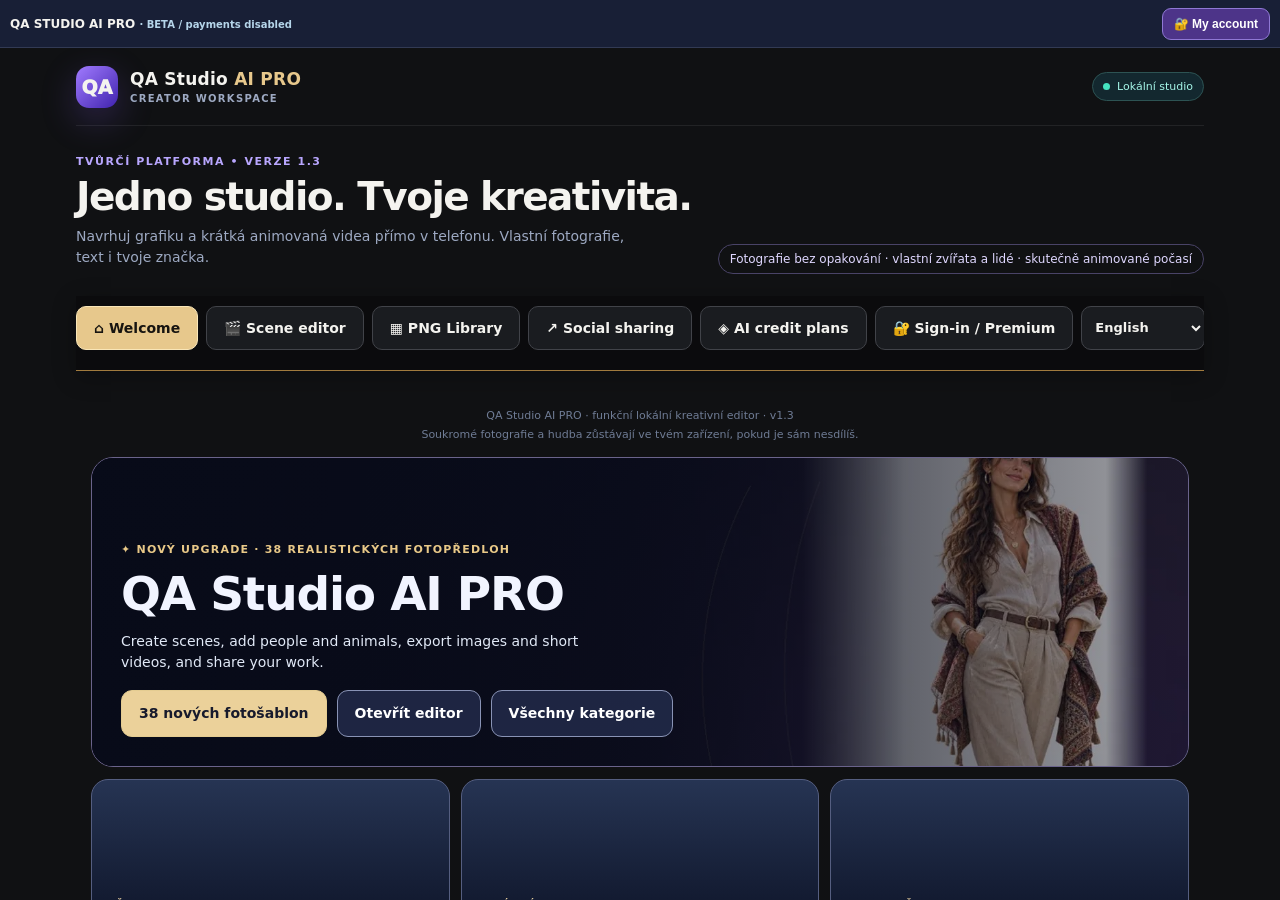
==== beta/index.html @ 470f981f "Refine reference dashboard: mobile navigation and collection previews" ====
<!doctype html>
<html lang="en"><head>
<meta charset="utf-8">
<meta name="viewport" content="width=device-width,initial-scale=1,viewport-fit=cover">
<title>QA Studio AI PRO – realistické scény BETA</title>
<style>
*{box-sizing:border-box}
html,body{margin:0;height:100%;background:#090c19;color:white;font-family:system-ui,Arial}
header{height:48px;display:flex;align-items:center;gap:8px;padding:5px 10px;background:#181f36;border-bottom:1px solid #323a54}
header strong{font-size:12px;flex:1}header span{font-size:10px;color:#b5d5ea}
header button{background:#4d3489;border:1px solid #8f78d4;border-radius:9px;color:white;padding:8px 11px;font-size:12px;font-weight:700}
#app{display:block;width:100%;height:calc(100dvh - 48px);border:0;background:#090c19}
#notice{position:fixed;inset:48px 0 0;display:grid;place-items:center;background:#090c19;color:#e9ecfb;text-align:center;padding:15px;font-size:14px}
</style><link rel="manifest" href="../manifest.webmanifest">
<link rel="icon" href="../icon.svg" type="image/svg+xml">
<link rel="stylesheet" href="../qa-design.css?v=20261125-reference6">
</head><body>
<header><strong>QA STUDIO AI PRO <span>· BETA / payments disabled</span></strong><button id="openAccount">🔐 My account</button></header>
<iframe id="app" src="../index-1.html?v=pricing-20261123-4" title="QA Studio AI PRO – zkušební verze" allow="web-share"></iframe>
<div id="notice">Loading QA Studio AI PRO preview…</div>
<script>
(function(){
'use strict';
const frame=document.getElementById('app'),notice=document.getElementById('notice');
if(location.search||location.hash)frame.src='../index-1.html?v=pricing-20261123-4'+(location.search?'&'+location.search.slice(1):'')+location.hash;
document.getElementById('openAccount').onclick=()=>{
 const tab=frame.contentDocument?.querySelector('.nav button[data-tab="qaAccountPanel"]');
 if(tab){tab.click();frame.focus()}else{alert('Přihlašování se zatím načítá.')}
};
frame.onload=()=>{
 try{
 const doc=frame.contentDocument;
   if(doc&&!doc.getElementById('qaObsidianDesign')){const design=doc.createElement('link');design.id='qaObsidianDesign';design.rel='stylesheet';design.href='./qa-design.css?v=20261125-reference6';doc.head.append(design);}
 if(!doc||!doc.querySelector('.nav'))throw Error('Editor se nenačetl.');
 for(const [path,key] of [['./qa-animals.js','qaAnimals'],['./qa-account.js','qaAccount']]){
  if(doc.querySelector('script[data-'+(key==='qaAnimals'?'qa-animals':'qa-account')+']'))continue;
  const s=doc.createElement('script');s.src=path+(key==='qaAnimals'?'?v=20261123-unique9':'?v=20261123-auth6');
  if(key==='qaAnimals')s.dataset.qaAnimals='true';else s.dataset.qaAccount='true';
  s.onerror=()=>console.error('Doplněk není k dispozici: '+path);
  doc.body.append(s);
 }
 if(!doc.querySelector('script[data-qa-social]')){const social=doc.createElement('script');social.src='./qa-social.js?v=20261123-social1';social.dataset.qaSocial='true';doc.body.append(social);}
 if(!doc.querySelector('script[data-qa-plans]')){const plans=doc.createElement('script');plans.src='./qa-plans.js?v=20261123-plans3';plans.dataset.qaPlans='true';doc.body.append(plans);}
 if(!doc.querySelector('script[data-qa-cutouts]')){const cutouts=doc.createElement('script');cutouts.src='./qa-cutouts.js?v=20261125-reference6';cutouts.dataset.qaCutouts='true';doc.body.append(cutouts);}
 if(!doc.querySelector('script[data-qa-start]')){const start=doc.createElement('script');start.src='./qa-start.js?v=20261123-start2';start.dataset.qaStart='true';doc.body.append(start);}
 if(!doc.querySelector('script[data-qa-pricing-fix]')){const pricing=doc.createElement('script');pricing.src='./qa-pricing-fix.js?v=20261123-v4';pricing.dataset.qaPricingFix='true';pricing.onerror=()=>console.error('Ceník se nepodařilo aktualizovat');doc.body.append(pricing);}
 if(!doc.querySelector('script[data-qa-i18n]')){const i18n=doc.createElement('script');i18n.src='./qa-i18n.js?v=20261125-reference6';i18n.dataset.qaI18n='true';doc.body.append(i18n);}
 notice.style.display='none';
 }catch(e){notice.textContent='Beta verzi se nepodařilo načíst. Původní aplikace zůstává nedotčena.';console.error(e)}
};
})();
</script><script>
if('serviceWorker' in navigator && location.protocol==='https:') {
 window.addEventListener('load',()=>navigator.serviceWorker.register('../sw.js',{scope:'/QA-Studio-AI-PRO/'}).catch(()=>{}),{once:true});
}
</script>
</body></html>
---- qa-design.css ----
/* QA Studio AI PRO / Obsidian & Champagne. Presentation only. */
:root{--qa-bg:#101113;--qa-surface:#1a1c20;--qa-raised:#24262b;--qa-line:#414349;--qa-text:#f4f3ef;--qa-muted:#c2c3c7;--qa-gold:#e7c88c;--qa-gold-light:#f9e6b8;--qa-ink:#171410;color-scheme:dark}
html body{background:var(--qa-bg)!important;color:var(--qa-text);font-family:system-ui,-apple-system,"Segoe UI",sans-serif}
body :is(button,a,input,select,textarea):focus-visible{outline:2px solid var(--qa-gold-light)!important;outline-offset:3px}
body button:disabled{opacity:.55;cursor:not-allowed}
body .nav{background:#141518!important;border-color:var(--qa-line)!important;gap:8px!important;box-shadow:0 6px 22px #0004}
body .nav button:not([hidden]),body .nav #qaLanguagePicker{border:1px solid var(--qa-line)!important;background:var(--qa-surface)!important;color:var(--qa-text)!important;border-radius:10px!important;min-height:44px;box-shadow:none!important}
body .nav button.active,body .nav #qaJoinNav{background:var(--qa-gold)!important;color:var(--qa-ink)!important;border-color:var(--qa-gold-light)!important;font-weight:800}
body .nav #qlaAiNav{border-color:#88734d!important;color:var(--qa-gold-light)!important}
#qaWelcome.qlaLandingActive{max-width:1360px!important;padding:16px 22px 48px!important}
#qaWelcome .qlaHero{min-height:490px;border:1px solid #585044!important;border-radius:24px!important;background:#18191c!important;box-shadow:none!important;margin-bottom:16px!important}
#qaWelcome .qlaHeroArt{width:72%;filter:saturate(.87) contrast(1.05)!important;object-position:60% 50%}
#qaWelcome .qlaHero::before{background:linear-gradient(90deg,#101113 0%,#101113f2 27%,#101113b8 48%,#10111310 85%)!important}
#qaWelcome .qlaGlow{box-shadow:none!important}
#qaWelcome .qlaHero h1{font-size:clamp(34px,5vw,70px)!important;font-weight:760!important;letter-spacing:-.055em!important;text-shadow:none!important;text-wrap:balance}
#qaWelcome .qlaKicker,#qaWelcome .qlaMini{color:var(--qa-gold)!important;letter-spacing:.15em!important}
#qaWelcome .qlaLead,#qaWelcome .qlaSublead{color:var(--qa-muted)!important}
#qaWelcome .qlaPrimary,#qaWelcome .qlaGold,#qaWelcome .qlaPriceCard button{background:linear-gradient(135deg,#f4dfaa,#d9b36d)!important;color:var(--qa-ink)!important;border:1px solid #f2d69d!important;box-shadow:none!important;border-radius:11px!important;font-weight:800!important}
#qaWelcome .qlaOutline,#qaWelcome .qlaMiniLink{background:#1b1d21e8!important;color:var(--qa-text)!important;border:1px solid #626066!important;border-radius:11px!important}
#qaWelcome .qlaLive{background:#17191ce8!important;border:1px solid #4b4d52!important;color:var(--qa-muted)!important}
#qaWelcome .qlaConversions{gap:12px!important;margin:0 0 34px!important}
#qaWelcome .qlaConversionCard,#qaWelcome .qlaPanel,#qaWelcome .qlaPriceCard,#qaWelcome .qlaTool{background:var(--qa-surface)!important;border:1px solid var(--qa-line)!important;box-shadow:none!important;border-radius:16px!important}
#qaWelcome .qlaConversionCard:first-child{background:linear-gradient(120deg,#31291d,#1a1b1e 70%)!important;border-color:#947b4e!important}
#qaWelcome .qlaConversionCard.qlaVip,#qaWelcome .qlaProPanel{background:linear-gradient(130deg,#262420,#191b1f)!important;border-color:#675c48!important}
#qaWelcome .qlaConversionCard p,#qaWelcome .qlaHeader p,#qaWelcome .qlaPanel>p,#qaWelcome .qlaToolText,#qaWelcome .qlaStep small,#qaWelcome .qlaPricingNote,#qaWelcome .qlaFooter{color:var(--qa-muted)!important}
#qaWelcome .qlaSection{margin:32px 0!important}
#qaWelcome .qla h2{font-weight:760!important;letter-spacing:-.035em}
#qaWelcome .qlaToolGrid{grid-template-columns:repeat(4,minmax(0,1fr))!important;gap:12px!important}
#qaWelcome .qlaTool{align-items:flex-start!important;text-align:start!important;padding:20px!important;min-height:164px!important}
#qaWelcome .qlaTool:first-child{border-color:#947b4e!important;background:#24221d!important}
#qaWelcome .qlaToolIcon{color:var(--qa-gold)!important;text-shadow:none!important;font-size:30px!important;line-height:1.1}
#qaWelcome .qlaTool strong{font-size:16px!important}
#qaWelcome .qlaToolText{font-size:13px!important}
#qaWelcome .qlaState.soon{background:#27292d!important;color:#d4d4d7!important;border-color:#55565b!important}
#qaWelcome .qlaState.active{background:#1e352b!important;color:#bbefcf!important;border-color:#42735a!important}
#qaWelcome .qlaPriceCard.qlaBest,#qaWelcome .qlaPriceCard.qlaPopular{border-color:#aa8b55!important;background:#26231e!important}
#qaWelcome .qlaRibbon,#qaWelcome .qlaCount{background:var(--qa-gold)!important;color:var(--qa-ink)!important}
#qaWelcome .qlaPriceIcon{color:var(--qa-gold)!important}
#qaWelcome .qlaStepVisual{background:#24262b!important;border-color:var(--qa-line)!important}
#qaWelcome .qlaVisual2{background:repeating-conic-gradient(#37393e 0% 25%,#282a2e 0% 50%) 50%/24px 24px!important}
#qaWelcome .qaShowcase{display:grid;grid-template-columns:repeat(3,minmax(0,1fr));gap:12px}
#qaWelcome .qaShowcaseCard{position:relative;overflow:hidden;isolation:isolate;min-height:216px;border-radius:16px;border:1px solid var(--qa-line);padding:18px;display:flex;flex-direction:column;justify-content:flex-end;align-items:flex-start;background:#222429;color:#fff;text-align:start}
#qaWelcome .qaShowcaseCard img{position:absolute;inset:0;width:100%;height:100%;object-fit:cover;z-index:-2}
#qaWelcome .qaShowcaseCard::before{content:"";position:absolute;inset:0;background:linear-gradient(0deg,#0b0c0ff5,transparent 85%);z-index:-1}
#qaWelcome .qaShowcaseCard strong{font-size:clamp(16px,2.1vw,23px);line-height:1.2}
#qaWelcome .qaShowcaseCard small{margin-top:6px;color:#eee3c9;font-size:12px}
body :is(#qaSceneLib,#qaAccountPanel,#qaPlansPanel,#qaGalleryPanel,#qaCutoutPanel,#qaFunnyPanel){color:var(--qa-text)!important}
body :is(.qsl-head,.qsl-editor,.qsl-gallery,#qaUnifiedTools,.qaAccPanel,.qap-card,.qap-box,.qagHeader,.qagDetail){background:var(--qa-surface)!important;border-color:var(--qa-line)!important;box-shadow:none!important;border-radius:15px!important}
body :is(#qaSceneLib,#qaAccountPanel,#qaPlansPanel,#qaGalleryPanel,#qaCutoutPanel,#qaFunnyPanel) :is(button,input:not([type=color]):not([type=range]),select,textarea){background:var(--qa-raised)!important;color:var(--qa-text)!important;border-color:#57595f!important;border-radius:9px!important}
body :is(#qaSceneLib,#qaAccountPanel,#qaPlansPanel,#qaGalleryPanel,#qaCutoutPanel,#qaFunnyPanel) button{min-height:40px}
body :is(#qaSceneLib,#qaPlansPanel) :is(.qsl-primary,button[aria-pressed=true],.qap-card.selected button){background:var(--qa-gold)!important;color:var(--qa-ink)!important;border-color:var(--qa-gold-light)!important}
body #qaPlansPanel .qap-card.selected{border-color:var(--qa-gold)!important;background:#29251d!important}
body #qaSceneLib #qslCanvas{border:1px solid #505156;border-radius:8px;background:#090a0b}
body #qaSceneLib .qsl-sub,body #qaUnifiedTools p,body #qaPlansPanel p{color:var(--qa-muted)!important}
/* Direct account and license screens. Keep all status/error colors and hidden state. */
body .promo,body .auth{background:var(--qa-surface)!important;border-color:var(--qa-line)!important;box-shadow:none!important;border-radius:20px!important}
body .promo::before{background:radial-gradient(circle,#dfbd7742,transparent 68%)!important}
body .promo .kicker,body .brand span{color:var(--qa-gold)!important}
body .promo p,body .auth .subtitle,body .auth .helptext{color:var(--qa-muted)!important}
body .auth input,body .topActions select,body .auth .btn:not(.primary):not(.gold):not(.textBtn){background:var(--qa-raised)!important;border-color:#66686c!important;color:var(--qa-text)!important}
body .auth .btn.primary,body .auth .btn.gold{background:var(--qa-gold)!important;color:var(--qa-ink)!important;border-color:var(--qa-gold-light)!important;box-shadow:none!important}
body .auth .btn.textBtn{color:var(--qa-gold-light)!important}
body .auth details,body .auth .progress span{background:var(--qa-raised)!important;border-color:var(--qa-line)!important}
body .auth .progress span:first-child{border-color:var(--qa-gold)!important;color:var(--qa-gold-light)!important}
body .promo .art>span{background:#2c2922!important;border-color:#695b42!important}
body .promo .proNote{background:#2a261f!important;border-color:#786848!important;color:var(--qa-gold-light)!important}
@media(max-width:760px){#qaWelcome.qlaLandingActive{padding:8px 10px 36px!important}#qaWelcome .qlaHero{min-height:590px!important;align-items:flex-end}#qaWelcome .qlaHeroArt{width:100%;height:66%;object-position:60% 20%}#qaWelcome .qlaHero::before{background:linear-gradient(0deg,#101113 0%,#101113fa 25%,#101113b5 49%,#10111305 85%)!important}#qaWelcome .qlaHeroContent{width:100%;padding:22px!important}#qaWelcome .qlaHero h1{font-size:clamp(32px,8.5vw,48px)!important}#qaWelcome .qlaHeroActions{display:grid!important;grid-template-columns:1fr;gap:8px!important}#qaWelcome .qlaToolGrid{grid-template-columns:repeat(2,minmax(0,1fr))!important;gap:9px!important}#qaWelcome .qlaTool{padding:14px!important;min-height:155px!important}#qaWelcome .qaShowcase{grid-template-columns:1fr 1fr;gap:9px}#qaWelcome .qaShowcaseCard{min-height:160px;padding:12px}#qaWelcome .qaShowcaseCard:first-child{grid-column:1/-1;min-height:210px}#qaWelcome .qlaConversionCard{padding:18px!important}}
@media(max-width:360px){#qaWelcome .qlaTool{padding:10px!important}#qaWelcome .qlaTool strong{font-size:14px!important}#qaWelcome .qlaToolText{font-size:12px!important}}
@media(prefers-reduced-motion:reduce){#qaWelcome .qla button{transition:none!important;transform:none!important}}

#qaWelcome .qlaHero h1 em{font-style:normal;color:#f4d697}
#qaWelcome .qlaHero{border-color:#967343!important;box-shadow:0 0 24px #bd8b3624!important}
#qaWelcome .qlaPrimary,#qaWelcome .qlaGold{background:linear-gradient(180deg,#fff0b9,#e9b34d 55%,#a96d23)!important;box-shadow:0 5px 22px #dca44a40!important}
#qaWelcome .qlaConversionCard.qlaVip{background:radial-gradient(ellipse at 90% 0,#ad793b45,transparent 65%),linear-gradient(145deg,#312516,#161616)!important;border-color:#ad8545!important}
#qaWelcome .qaShowcase{grid-template-columns:repeat(6,minmax(0,1fr));gap:10px}
#qaWelcome .qaShowcaseCard{min-height:150px;aspect-ratio:4/3;padding:12px;border-color:#665333;border-radius:12px;box-shadow:inset 0 0 0 1px #d7ad5b1a}
#qaWelcome .qaShowcaseCard[hidden]{display:none!important}
#qaWelcome .qaShowcaseCard strong{font-size:clamp(14px,1.3vw,18px);text-shadow:0 1px 4px #000}
#qaWelcome .qaShowcaseCard small{font-size:11px;color:#f1d9a4}
#qaWelcome .qaShowcaseCard:hover{border-color:var(--qa-gold-light);box-shadow:0 0 17px #e5b85540}
#qaAllCollections{margin:16px auto 0;display:block}
body .nav #qaJoinNav{background:linear-gradient(180deg,#f8e6b3,#d49b3f)!important;color:#171410!important}
@media(max-width:1000px){#qaWelcome .qaShowcase{grid-template-columns:repeat(4,minmax(0,1fr))}}
@media(max-width:640px){#qaWelcome .qaShowcase{grid-template-columns:repeat(2,minmax(0,1fr));gap:9px}#qaWelcome .qaShowcaseCard,#qaWelcome .qaShowcaseCard:first-child{grid-column:auto;min-height:125px;aspect-ratio:4/3}#qaWelcome .qlaHero{min-height:510px!important}#qaWelcome .qlaHero h1{font-size:clamp(29px,8vw,42px)!important}}

#qaCutoutPanel{max-width:1560px!important;margin:auto!important;padding:12px!important}
#qaCutoutPanel .qac-shell{display:grid;grid-template-columns:minmax(190px,230px) minmax(0,1fr);gap:14px;align-items:start}
#qaCutoutPanel .qac-sidebar{position:sticky;top:70px;max-height:calc(100vh - 90px);overflow:auto;background:#171719;border:1px solid #725a32;border-radius:14px;padding:10px;display:flex;flex-direction:column;gap:5px}
#qaCutoutPanel .qac-sidebar strong{padding:10px;color:#e8c985;font-size:13px}
#qaCutoutPanel .qac-sidebar button{display:flex;align-items:center;justify-content:space-between;gap:7px;text-align:left;font-size:13px;min-height:43px}
#qaCutoutPanel .qac-sidebar button span{font-size:11px;color:#d6c397;background:#101012;padding:3px 7px;border-radius:9px}
#qaCutoutPanel .qac-sidebar button[aria-pressed=true]{background:linear-gradient(120deg,#e3bc72,#b17a30)!important;color:#15110d!important;border-color:#f9d58c!important;font-weight:800}
#qaCutoutPanel .qac-main{min-width:0}
#qaCutoutPanel #qacPageTitle{font-size:clamp(26px,4vw,46px);color:#e9cc8c;margin:5px 0}
#qaCutoutPanel #qacPageInfo{color:#c9c1b2;margin:6px 0 14px;font-size:13px}
#qaCutoutPanel .qac-box{background:#171719!important;border-color:#685638!important;padding:12px!important}
#qaCutoutPanel .qac-grid{grid-template-columns:repeat(auto-fill,minmax(155px,1fr));gap:10px}
#qaCutoutPanel .qac-card{border-color:#705a36!important;background:#222124!important;border-radius:12px;padding:7px!important}
#qaCutoutPanel .qac-card img{height:auto!important;aspect-ratio:1/1;object-fit:contain}
#qaCutoutPanel .qac-card b{font-size:13px;min-height:30px}
#qaCutoutPanel .qac-hd{display:block;color:#e5c991!important;min-height:18px;margin:4px}
#qaCutoutPanel .qac-card button{background:#e7c88c!important;color:#171410!important;border-color:#f1d69d!important}
#qaCutoutPanel #qacSearch{flex:1;min-width:140px}
#qaCutoutPanel .qac-import{margin-top:15px;border:1px solid #665638;border-radius:12px;padding:12px}
#qaCutoutPanel .qac-import summary{cursor:pointer;color:#e8c985}
#qaSceneLib #qaPhotoBack{display:none}
#qaSceneLib.qaFullPhotoLibrary #qaPhotoBack{display:inline-flex}
#qaSceneLib.qaFullPhotoLibrary .qsl-editor,#qaSceneLib.qaFullPhotoLibrary #qaUnifiedTools,#qaSceneLib.qaFullPhotoLibrary #qaUnifiedDrawer{display:none!important}
#qaSceneLib.qaFullPhotoLibrary .qsl-gallery{display:block!important}
@media(max-width:650px){#qaCutoutPanel .qac-shell{grid-template-columns:minmax(0,1fr)}#qaCutoutPanel .qac-sidebar{position:static;flex-direction:row;overflow-x:auto;max-height:none;gap:6px;padding:7px}#qaCutoutPanel .qac-sidebar strong{display:none}#qaCutoutPanel .qac-sidebar button{flex:0 0 auto;white-space:nowrap}#qaCutoutPanel .qac-grid{grid-template-columns:repeat(2,minmax(0,1fr));gap:8px}}

/* Full page photo collections use the same sidebar navigation on desktop. */
@media(min-width:800px){
#qaSceneLib.qaFullPhotoLibrary.active{display:grid!important;grid-template-columns:220px minmax(0,1fr);gap:12px;max-width:1560px!important;align-items:start}
#qaSceneLib.qaFullPhotoLibrary .qsl-head{grid-column:1/-1}
#qaSceneLib.qaFullPhotoLibrary #qaPhotoBack{grid-column:1/-1;justify-self:start}
#qaSceneLib.qaFullPhotoLibrary #qslCategories{grid-column:1;grid-row:3/5;display:flex!important;flex-direction:column;align-items:stretch;max-height:72vh;overflow:auto;padding:10px;border:1px solid #725a32;border-radius:14px;background:#171719}
#qaSceneLib.qaFullPhotoLibrary #qslCategories button{text-align:left;min-height:43px}
#qaSceneLib.qaFullPhotoLibrary #qslCategories button.active{background:#e7c88c!important;color:#171410!important}
#qaSceneLib.qaFullPhotoLibrary .qsl-toolbar,#qaSceneLib.qaFullPhotoLibrary .qsl-layout{grid-column:2;min-width:0}
#qaSceneLib.qaFullPhotoLibrary .qsl-grid{grid-template-columns:repeat(auto-fill,minmax(155px,1fr))!important}
}

/* Full page library navigation — compact previews with actual asset counts. */
#qaCutoutPanel .qac-actions{display:flex;flex-wrap:wrap;gap:8px;margin:14px 0}
#qaCutoutPanel #qacAdd{background:linear-gradient(120deg,#f2d899,#c48f42)!important;color:#171410!important;font-weight:750}
#qaCutoutPanel .qac-actions button{min-height:44px}
#qaCutoutPanel #qacPageTitle{scroll-margin-top:75px}
#qaCutoutPanel .qac-card button:disabled{opacity:.45;cursor:not-allowed}
#qaCutoutPanel #qacEmpty{padding:18px;background:#1e1c19;border:1px solid #685638;border-radius:10px}
#qaCutoutPanel .qac-grid{content-visibility:auto;contain-intrinsic-size:auto 650px}
@media(max-width:650px){#qaCutoutPanel .qac-actions{display:grid;grid-template-columns:repeat(2,minmax(0,1fr))}#qaCutoutPanel .qac-actions button{font-size:12px}#qaCutoutPanel .qac-sidebar{position:sticky;top:0;z-index:3}}

/* User-approved dashboard: black/gold three-column desktop, condensed two-column mobile. */
body .nav{background:#0b0b0d!important;border-bottom:1px solid #a17b3e!important}
body .nav #qaTopBrand{border:0!important;background:transparent!important;white-space:nowrap;font-size:18px;font-weight:800;letter-spacing:-.025em;flex:0 0 auto}
#qaTopBrand span,#qaTopBrand em{color:#efc97e;font-style:normal}
#qaWelcome.qaReferenceHome.qlaLandingActive{max-width:1800px!important;padding:8px 10px 36px!important}
#qaWelcome .qaHomeShell{display:grid;grid-template-columns:154px minmax(0,1fr) 205px;gap:12px;align-items:start}
#qaWelcome .qaHomeSidebar{background:#0b0b0d;border:1px solid #604926;border-radius:13px;padding:9px;position:sticky;top:10px;display:flex;flex-direction:column;gap:5px}
#qaWelcome .qaHomeSidebar button{display:flex;align-items:center;gap:9px;border:1px solid transparent;background:transparent;color:#eee;text-align:left;padding:9px 8px;min-height:40px;border-radius:9px;font-size:13px;white-space:normal}
#qaWelcome .qaHomeSidebar .qaHomeSelected{border-color:#f3d389;background:linear-gradient(110deg,#604319,#d39b3e,#392512);box-shadow:0 0 15px #d69b444d;color:#fff}
#qaWelcome .qaHomeIcon{font-size:24px;color:#edc577;line-height:1}
#qaWelcome .qaHomeCenter{min-width:0}
#qaWelcome .qaHomeRail{display:flex;flex-direction:column;gap:12px}
#qaWelcome .qaHomeRail .qlaConversionCard{padding:16px 13px!important;border-color:#866634!important;background:linear-gradient(145deg,#0d0e10,#1a1510)!important;border-radius:14px!important}
#qaWelcome .qaHomeRail .qlaVip{background:radial-gradient(ellipse at 100% 0,#a56d23a0,transparent 56%),linear-gradient(150deg,#20170e,#111)!important}
#qaWelcome .qaHomeRail h2{font-size:36px!important;text-align:center;color:#f2d08d}
#qaWelcome .qaHomeRail .qlaMini{text-align:center;font-size:10px}
#qaWelcome .qaHomeRail p{min-height:0;font-size:12px}
#qaWelcome .qaHomeRail button{width:100%;background:linear-gradient(180deg,#ffe4a1,#c88b32)!important;color:#160e05!important;font-weight:800;border-radius:22px!important;font-size:13px;padding:10px 5px}
#qaWelcome .qaHomeBenefits{list-style:none;padding:0;margin:12px 0;color:#eee;font-size:12px;line-height:1.6}
#qaWelcome .qaHomeBenefits li{margin:5px 0}
#qaWelcome .qaHomeRailNotice{color:#c5b69e;text-align:center;line-height:1.5}
#qaWelcome.qaReferenceHome .qlaHero{min-height:280px!important;align-items:stretch!important;border-radius:14px!important;margin-bottom:11px!important}
#qaWelcome.qaReferenceHome .qlaHeroContent{width:100%!important;padding:20px 16px 13px!important;display:flex;flex-direction:column;justify-content:flex-end}
#qaWelcome.qaReferenceHome .qlaHeroArt{width:80%!important;height:100%!important;object-position:60% center!important}
#qaWelcome.qaReferenceHome .qlaHero::before{background:linear-gradient(90deg,#08090bf5,#0d0d0ecb 28%,#0c0c0d44 65%,transparent),linear-gradient(0deg,#0a0a0bed,transparent 60%)!important}
#qaWelcome.qaReferenceHome .qlaHero h1{font-size:clamp(28px,3.4vw,52px)!important;margin:0 0 5px!important;letter-spacing:-.045em!important}
#qaWelcome.qaReferenceHome .qlaKicker{font-size:10px;margin-bottom:7px}
#qaWelcome.qaReferenceHome .qlaLead{font-size:clamp(14px,1.5vw,20px)!important;margin:0 0 6px}
#qaWelcome.qaReferenceHome .qlaSublead{font-size:12px;max-width:420px;margin:0 0 10px}
#qaWelcome.qaReferenceHome .qlaHeroActions{display:flex!important;gap:7px}
#qaWelcome.qaReferenceHome .qlaHeroActions button{min-height:34px;padding:8px 11px;font-size:11px}
#qaWelcome.qaReferenceHome .qlaLive{margin:9px 0 8px;font-size:10px;padding:4px 7px;width:fit-content}
#qaWelcome.qaReferenceHome .qlaToolGrid{grid-template-columns:repeat(8,minmax(0,1fr))!important;gap:6px!important;margin-top:10px}
#qaWelcome .qaHomeTool{min-width:0;display:flex;align-items:center;justify-content:center;flex-direction:column;gap:6px;background:linear-gradient(155deg,#292119e8,#0d0e10f5);border:1px solid #98733d;border-radius:11px;min-height:70px;padding:6px 3px;color:#fff;text-align:center;box-shadow:inset 0 0 10px #a1702e1f}
#qaWelcome .qaHomeTool strong{font-size:11px;line-height:1.1}
#qaWelcome .qaHomeTool small{font-size:9px;color:#cbbb9d}
#qaWelcome .qaHomeTool:hover{border-color:#f0c777;box-shadow:0 0 14px #e8b04f50}
#qaWelcome.qaReferenceHome #qaCollectionSection{margin:12px 0!important}
#qaWelcome.qaReferenceHome .qlaHeader{align-items:center;margin:0 0 9px;flex-wrap:wrap}
#qaWelcome.qaReferenceHome .qlaHeader h2{font-size:21px!important}
#qaHomeCollectionSearch{flex:1;min-width:110px;max-width:280px;background:#141416;border:1px solid #7a603a;color:#fff;padding:8px;border-radius:12px}
#qaWelcome.qaReferenceHome .qaShowcase{grid-template-columns:repeat(4,minmax(0,1fr))!important;gap:8px!important}
#qaWelcome.qaReferenceHome .qaShowcaseCard,#qaWelcome.qaReferenceHome .qaShowcaseCard:first-child{min-height:100px;aspect-ratio:2/1;grid-column:auto;padding:10px;border-radius:10px;border-color:#8d7045}
#qaWelcome.qaReferenceHome .qaShowcaseCard strong{font-size:clamp(12px,1.3vw,17px)}
#qaWelcome.qaReferenceHome .qaShowcaseCard small{background:#e7be72;color:#17110a;padding:3px 8px;border-radius:12px;font-size:10px}
#qaWelcome .qaHomeFeatured{border-top:1px solid #b28a49;padding:12px 0}
#qaWelcome .qaHomeFeatured h2{font-size:18px}
#qaWelcome .qaHomeStrip{display:flex;gap:7px;overflow-x:auto;padding:5px 0}
#qaWelcome .qaHomeStrip button{flex:0 0 105px;border:1px solid #80643e;background:#181818;color:#eee;padding:4px;border-radius:9px;font-size:10px;text-align:left;overflow:hidden}
#qaWelcome .qaHomeStrip img{width:100%;height:65px;object-fit:cover;border-radius:6px;display:block;margin-bottom:5px}
#qaWelcome.qaReferenceHome .qlaTwoCols{grid-template-columns:1fr 1fr}
@media(max-width:1050px){#qaWelcome .qaHomeShell{grid-template-columns:125px minmax(0,1fr) 175px;gap:8px}#qaWelcome .qaHomeSidebar{padding:5px}#qaWelcome.qaReferenceHome .qlaToolGrid{grid-template-columns:repeat(4,minmax(0,1fr))!important}#qaWelcome.qaReferenceHome .qaShowcase{grid-template-columns:repeat(3,minmax(0,1fr))!important}}
@media(max-width:760px){#qaWelcome.qaReferenceHome.qlaLandingActive{padding:6px 8px 80px!important}#qaWelcome .qaHomeShell{grid-template-columns:minmax(0,1fr)}#qaWelcome .qaHomeSidebar{display:none}#qaWelcome .qaHomeRail{display:grid;grid-template-columns:1fr 1fr;gap:8px;grid-row:2}#qaWelcome .qaHomeRailNotice{grid-column:1/-1}#qaWelcome.qaReferenceHome .qlaHero{min-height:385px!important}#qaWelcome.qaReferenceHome .qlaHeroArt{width:100%!important;height:70%!important}#qaWelcome.qaReferenceHome .qlaHero::before{background:linear-gradient(0deg,#0b0b0d 0%,#0b0b0d 34%,#0b0b0dbb 62%,transparent 100%)!important}#qaWelcome.qaReferenceHome .qlaHeroContent{padding:12px!important}#qaWelcome.qaReferenceHome .qlaHero h1{font-size:clamp(25px,7vw,36px)!important}#qaWelcome.qaReferenceHome .qlaToolGrid{grid-template-columns:repeat(4,minmax(0,1fr))!important}#qaWelcome .qaHomeTool{min-height:58px;gap:4px}#qaWelcome .qaHomeTool strong{font-size:10px}#qaWelcome .qaHomeTool small{font-size:8px}#qaWelcome.qaReferenceHome .qaShowcase{grid-template-columns:repeat(2,minmax(0,1fr))!important}#qaWelcome.qaReferenceHome .qaShowcaseCard,#qaWelcome.qaReferenceHome .qaShowcaseCard:first-child{min-height:90px;aspect-ratio:1.65}#qaWelcome.qaReferenceHome .qlaTwoCols{grid-template-columns:1fr}#qaWelcome .qaHomeRail .qlaConversionCard{padding:10px!important}#qaWelcome .qaHomeRail h2{font-size:29px!important}}

#qaWelcome .qaCardPreviews{display:flex;gap:4px;width:100%;height:24px;position:relative;margin-top:4px;z-index:1}
#qaWelcome .qaCardPreviews img{position:static!important;width:30%!important;height:100%!important;object-fit:cover;border:1px solid #c7a56a70;border-radius:4px}
#qaWelcome .qaMobileDock{display:none}
@media(max-width:760px){
#qaWelcome .qaHomeCenter{display:contents}
#qaWelcome .qaHomeShell>.qlaHero{grid-row:1}
#qaWelcome .qaHomeRail{grid-row:2}
#qaWelcome .qaHomeShell>#qaCollectionSection{grid-row:3}
#qaWelcome .qaHomeShell>.qaHomeFeatured{grid-row:4}
#qaWelcome .qaMobileDock{display:grid;grid-template-columns:repeat(5,minmax(0,1fr));position:fixed;bottom:0;left:0;right:0;background:#111113f5;z-index:50;gap:4px;padding:6px 8px max(7px,env(safe-area-inset-bottom));border-top:1px solid #a17b3e}
#qaWelcome .qaMobileDock button{background:transparent;border:0;display:flex;flex-direction:column;align-items:center;gap:3px;color:#f4e3c2;min-height:48px;justify-content:center}
#qaWelcome .qaMobileDock small{font-size:10px}
#qaWelcome .qaCardPreviews{height:19px}
}
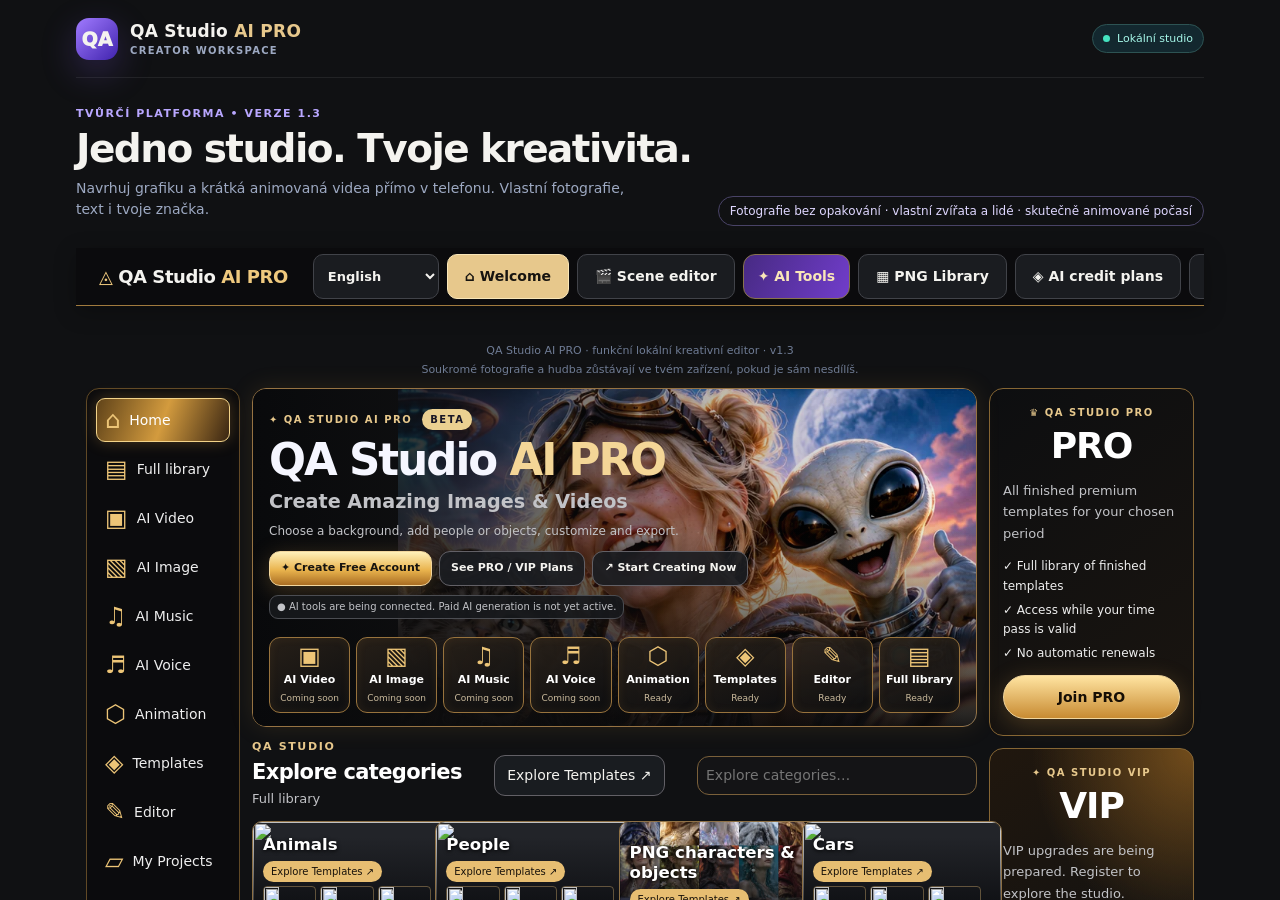
==== commit 63715aab: "Fix dashboard startup race, unify beta entry, network-first updates and gold editor styling" ====
--- a/beta/index.html
+++ b/beta/index.html
@@ -1,57 +1 @@
-<!doctype html>
-<html lang="en"><head>
-<meta charset="utf-8">
-<meta name="viewport" content="width=device-width,initial-scale=1,viewport-fit=cover">
-<title>QA Studio AI PRO – realistické scény BETA</title>
-<style>
-*{box-sizing:border-box}
-html,body{margin:0;height:100%;background:#090c19;color:white;font-family:system-ui,Arial}
-header{height:48px;display:flex;align-items:center;gap:8px;padding:5px 10px;background:#181f36;border-bottom:1px solid #323a54}
-header strong{font-size:12px;flex:1}header span{font-size:10px;color:#b5d5ea}
-header button{background:#4d3489;border:1px solid #8f78d4;border-radius:9px;color:white;padding:8px 11px;font-size:12px;font-weight:700}
-#app{display:block;width:100%;height:calc(100dvh - 48px);border:0;background:#090c19}
-#notice{position:fixed;inset:48px 0 0;display:grid;place-items:center;background:#090c19;color:#e9ecfb;text-align:center;padding:15px;font-size:14px}
-</style><link rel="manifest" href="../manifest.webmanifest">
-<link rel="icon" href="../icon.svg" type="image/svg+xml">
-<link rel="stylesheet" href="../qa-design.css?v=20261125-reference6">
-</head><body>
-<header><strong>QA STUDIO AI PRO <span>· BETA / payments disabled</span></strong><button id="openAccount">🔐 My account</button></header>
-<iframe id="app" src="../index-1.html?v=pricing-20261123-4" title="QA Studio AI PRO – zkušební verze" allow="web-share"></iframe>
-<div id="notice">Loading QA Studio AI PRO preview…</div>
-<script>
-(function(){
-'use strict';
-const frame=document.getElementById('app'),notice=document.getElementById('notice');
-if(location.search||location.hash)frame.src='../index-1.html?v=pricing-20261123-4'+(location.search?'&'+location.search.slice(1):'')+location.hash;
-document.getElementById('openAccount').onclick=()=>{
- const tab=frame.contentDocument?.querySelector('.nav button[data-tab="qaAccountPanel"]');
- if(tab){tab.click();frame.focus()}else{alert('Přihlašování se zatím načítá.')}
-};
-frame.onload=()=>{
- try{
- const doc=frame.contentDocument;
-   if(doc&&!doc.getElementById('qaObsidianDesign')){const design=doc.createElement('link');design.id='qaObsidianDesign';design.rel='stylesheet';design.href='./qa-design.css?v=20261125-reference6';doc.head.append(design);}
- if(!doc||!doc.querySelector('.nav'))throw Error('Editor se nenačetl.');
- for(const [path,key] of [['./qa-animals.js','qaAnimals'],['./qa-account.js','qaAccount']]){
-  if(doc.querySelector('script[data-'+(key==='qaAnimals'?'qa-animals':'qa-account')+']'))continue;
-  const s=doc.createElement('script');s.src=path+(key==='qaAnimals'?'?v=20261123-unique9':'?v=20261123-auth6');
-  if(key==='qaAnimals')s.dataset.qaAnimals='true';else s.dataset.qaAccount='true';
-  s.onerror=()=>console.error('Doplněk není k dispozici: '+path);
-  doc.body.append(s);
- }
- if(!doc.querySelector('script[data-qa-social]')){const social=doc.createElement('script');social.src='./qa-social.js?v=20261123-social1';social.dataset.qaSocial='true';doc.body.append(social);}
- if(!doc.querySelector('script[data-qa-plans]')){const plans=doc.createElement('script');plans.src='./qa-plans.js?v=20261123-plans3';plans.dataset.qaPlans='true';doc.body.append(plans);}
- if(!doc.querySelector('script[data-qa-cutouts]')){const cutouts=doc.createElement('script');cutouts.src='./qa-cutouts.js?v=20261125-reference6';cutouts.dataset.qaCutouts='true';doc.body.append(cutouts);}
- if(!doc.querySelector('script[data-qa-start]')){const start=doc.createElement('script');start.src='./qa-start.js?v=20261123-start2';start.dataset.qaStart='true';doc.body.append(start);}
- if(!doc.querySelector('script[data-qa-pricing-fix]')){const pricing=doc.createElement('script');pricing.src='./qa-pricing-fix.js?v=20261123-v4';pricing.dataset.qaPricingFix='true';pricing.onerror=()=>console.error('Ceník se nepodařilo aktualizovat');doc.body.append(pricing);}
- if(!doc.querySelector('script[data-qa-i18n]')){const i18n=doc.createElement('script');i18n.src='./qa-i18n.js?v=20261125-reference6';i18n.dataset.qaI18n='true';doc.body.append(i18n);}
- notice.style.display='none';
- }catch(e){notice.textContent='Beta verzi se nepodařilo načíst. Původní aplikace zůstává nedotčena.';console.error(e)}
-};
-})();
-</script><script>
-if('serviceWorker' in navigator && location.protocol==='https:') {
- window.addEventListener('load',()=>navigator.serviceWorker.register('../sw.js',{scope:'/QA-Studio-AI-PRO/'}).catch(()=>{}),{once:true});
-}
-</script>
-</body></html>+<!doctype html><html lang="cs"><head><meta charset="utf-8"><meta name="viewport" content="width=device-width,initial-scale=1"><title>QA Studio AI PRO</title><link rel="stylesheet" href="../qa-design.css?v=20261125-dashboard7"></head><body><p>QA Studio AI PRO — aktualizovaná verze</p><a href="../?v=20261125-dashboard7">Otevřít studio</a><script>const target=new URL('../',location.href);for(const [k,v] of new URLSearchParams(location.search))target.searchParams.set(k,v);target.searchParams.set('v','20261125-dashboard7');target.hash=location.hash;location.replace(target.href);</script></body></html>
--- a/qa-design.css
+++ b/qa-design.css
@@ -199,3 +199,18 @@
 #qaWelcome .qaMobileDock small{font-size:10px}
 #qaWelcome .qaCardPreviews{height:19px}
 }
+
+/* Apply reference palette to the existing editor and all gallery views. */
+body .nav{position:sticky!important;top:0;z-index:90;overflow-x:auto;flex-wrap:nowrap!important;max-width:100%;padding:6px!important;scrollbar-width:thin}
+body .nav button{flex:0 0 auto;white-space:nowrap}
+body #qaSceneLib{--qa-editor-gold:#f0c87f;color:#f5eee2!important;padding:10px!important;max-width:1560px!important}
+body #qaSceneLib :is(.qsl-head,.qsl-editor,.qsl-gallery,#qaUnifiedTools){background:#101011!important;border:1px solid #8b6736!important;border-radius:11px!important;box-shadow:0 0 18px #ac78351a!important}
+body #qaSceneLib :is(.qsl-card,.qsl-item){border-color:#9a7740!important;border-radius:9px!important;background:#171411!important;overflow:hidden}
+body #qaSceneLib :is(.qsl-card,.qsl-item) img{object-fit:cover!important;aspect-ratio:16/10!important}
+body #qaSceneLib :is(button,select,input:not([type=color]):not([type=range])){border-color:#94703c!important;background:#171411!important;color:#f4e8d0!important;border-radius:8px!important}
+body #qaSceneLib input[type=range]{accent-color:#e3b35e}
+body #qaSceneLib :is(.qsl-primary,button.active,button[aria-pressed=true]){background:linear-gradient(180deg,#ffe1a2,#bc842d)!important;color:#160f08!important;border-color:#f5ce83!important}
+body #qaSceneLib .qsl-grid{gap:8px!important}
+body #qaSceneLib #qaUnifiedTools h2{color:#eac886}
+body #qaSceneLib #qslCanvas{border:1px solid #a27a40!important}
+@media(max-width:650px){body #qaSceneLib .qsl-grid{grid-template-columns:repeat(2,minmax(0,1fr))!important}body #qaSceneLib .qsl-card{font-size:12px!important}body #qaSceneLib #qaUnifiedTools{padding:10px!important}body #qaSceneLib .qsl-editor{padding:10px!important}}
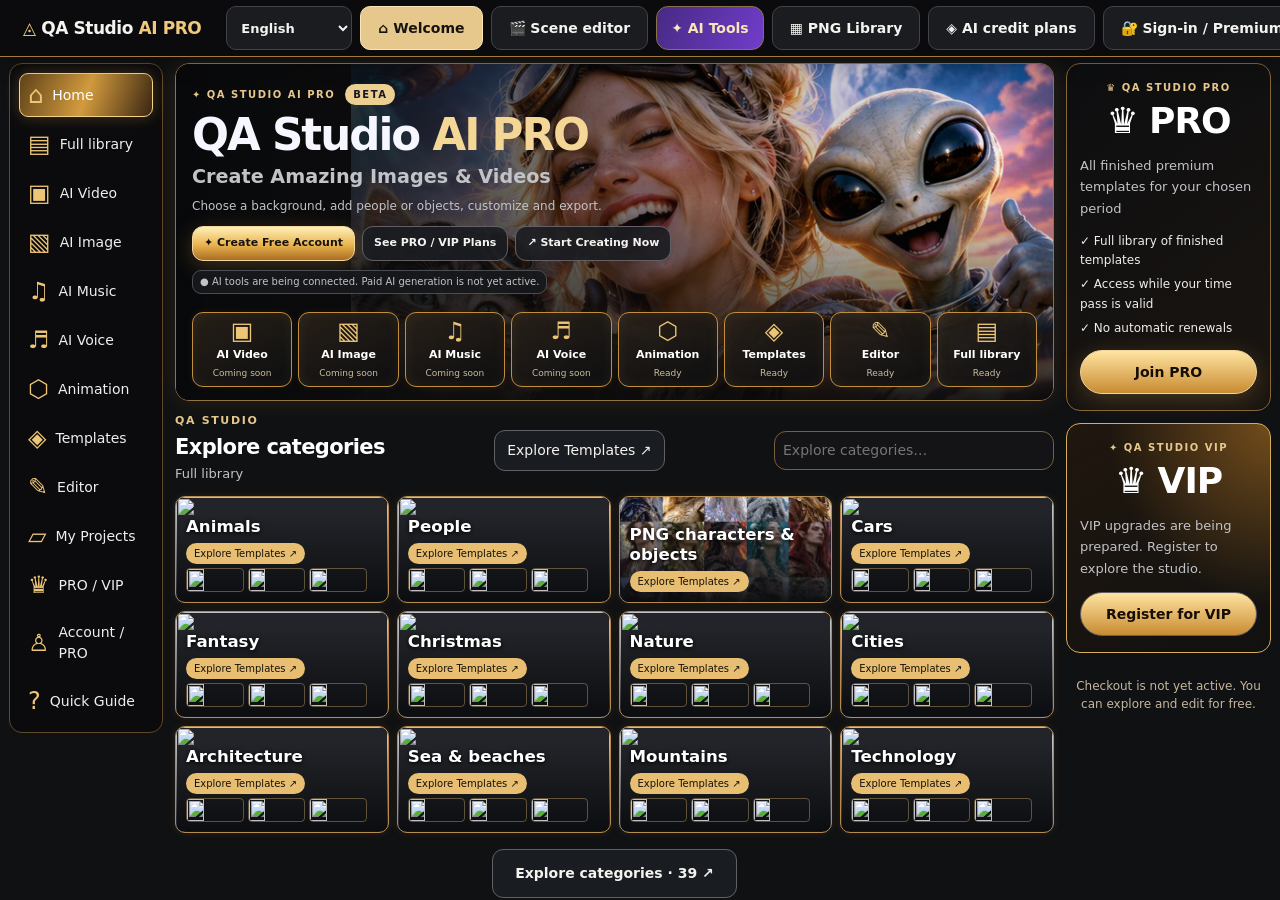
==== commit 4be9bdc6: "Remove legacy workspace header and match compact reference mobile dashboard" ====
--- a/beta/index.html
+++ b/beta/index.html
@@ -1 +1 @@
-<!doctype html><html lang="cs"><head><meta charset="utf-8"><meta name="viewport" content="width=device-width,initial-scale=1"><title>QA Studio AI PRO</title><link rel="stylesheet" href="../qa-design.css?v=20261125-dashboard7"></head><body><p>QA Studio AI PRO — aktualizovaná verze</p><a href="../?v=20261125-dashboard7">Otevřít studio</a><script>const target=new URL('../',location.href);for(const [k,v] of new URLSearchParams(location.search))target.searchParams.set(k,v);target.searchParams.set('v','20261125-dashboard7');target.hash=location.hash;location.replace(target.href);</script></body></html>+<!doctype html><html lang="cs"><head><meta charset="utf-8"><meta name="viewport" content="width=device-width,initial-scale=1"><title>QA Studio AI PRO</title><link rel="stylesheet" href="../qa-design.css?v=20261125-dashboard8"></head><body><p>QA Studio AI PRO — aktualizovaná verze</p><a href="../?v=20261125-dashboard8">Otevřít studio</a><script>const target=new URL('../',location.href);for(const [k,v] of new URLSearchParams(location.search))target.searchParams.set(k,v);target.searchParams.set('v','20261125-dashboard8');target.hash=location.hash;location.replace(target.href);</script></body></html>
--- a/qa-design.css
+++ b/qa-design.css
@@ -214,3 +214,53 @@
 body #qaSceneLib #qaUnifiedTools h2{color:#eac886}
 body #qaSceneLib #qslCanvas{border:1px solid #a27a40!important}
 @media(max-width:650px){body #qaSceneLib .qsl-grid{grid-template-columns:repeat(2,minmax(0,1fr))!important}body #qaSceneLib .qsl-card{font-size:12px!important}body #qaSceneLib #qaUnifiedTools{padding:10px!important}body #qaSceneLib .qsl-editor{padding:10px!important}}
+
+/* Remove the original v1.3 chrome; preserve the project editors underneath. */
+body.qaModernShell>.wrap{width:100%!important;max-width:1800px!important;margin:0 auto!important;padding:0!important}
+body.qaModernShell>.wrap>.top,body.qaModernShell>.wrap>.hero,body.qaModernShell>.wrap>.foot{display:none!important}
+body.qaModernShell .nav{margin:0!important;border-radius:0!important}
+body.qaModernShell .nav #qaTopBrand{font-size:17px!important}
+body.qaModernShell .nav #qaMobileMenu{display:none!important}
+#qaWelcome.qaReferenceHome.qlaLandingActive{padding:6px 9px 65px!important}
+#qaWelcome.qaReferenceHome .qlaHero{background:#08080a!important}
+#qaWelcome.qaReferenceHome .qaHomeTool{border-color:#c18e3e!important;box-shadow:inset 0 0 13px #dca75115,0 0 9px #ad76231c}
+#qaWelcome.qaReferenceHome .qaShowcaseCard{border-color:#b58c4d!important;box-shadow:0 0 8px #aa793529}
+#qaWelcome.qaReferenceHome .qaHomeRail .qlaVip{border-color:#d7ac5a!important;box-shadow:0 0 12px #c0934130}
+@media(max-width:760px){
+ body.qaModernShell .nav{display:flex!important;align-items:center;flex-wrap:wrap!important;overflow:visible!important;justify-content:space-between;background:#08080a!important;padding:4px 8px!important}
+ body.qaModernShell .nav #qaMobileMenu{display:inline-flex!important;align-items:center;justify-content:center;width:36px;min-height:38px!important;padding:4px!important}
+ body.qaModernShell .nav #qaTopBrand{flex:1 1 auto!important;font-size:15px!important;min-height:38px!important;padding:4px!important}
+ body.qaModernShell .nav #qaLanguagePicker{max-width:83px!important;min-height:35px!important;font-size:11px!important;padding:4px!important}
+ body.qaModernShell .nav:not(.qaMenuExpanded)>button:not(#qaMobileMenu):not(#qaTopBrand){display:none!important}
+ body.qaModernShell .nav.qaMenuExpanded>button:not([hidden]){display:inline-flex}
+ body.qaModernShell .nav.qaMenuExpanded>button[data-tab]:not([hidden]){flex:1 1 42%;justify-content:center}
+ #qaWelcome.qaReferenceHome.qlaLandingActive{padding:6px 8px 74px!important}
+ #qaWelcome.qaReferenceHome .qlaHero{min-height:0!important;display:block!important;border-radius:11px!important;margin:0!important}
+ #qaWelcome.qaReferenceHome .qlaHeroArt{position:relative!important;display:block;width:100%!important;height:clamp(124px,35vw,190px)!important;object-fit:cover!important;object-position:center 38%!important}
+ #qaWelcome.qaReferenceHome .qlaHero::before{background:linear-gradient(180deg,transparent 0%,#08080a15 20%,#08080a 37%,#08080a 100%)!important}
+ #qaWelcome.qaReferenceHome .qlaHeroContent{padding:0 7px 8px!important;position:relative;margin-top:-22px;text-align:center;align-items:center}
+ #qaWelcome.qaReferenceHome .qlaKicker,#qaWelcome.qaReferenceHome .qlaSublead{display:none!important}
+ #qaWelcome.qaReferenceHome .qlaHero h1{font-size:clamp(23px,6.2vw,31px)!important;white-space:normal;text-shadow:0 2px 7px #000}
+ #qaWelcome.qaReferenceHome .qlaLead{font-size:12px!important;margin-bottom:3px!important}
+ #qaWelcome.qaReferenceHome .qlaHeroActions{gap:5px!important;justify-content:center;margin:4px 0!important}
+ #qaWelcome.qaReferenceHome .qlaHeroActions button{min-height:32px!important;padding:5px 8px!important;font-size:10px!important}
+ #qaWelcome.qaReferenceHome .qlaLive{font-size:9px!important;padding:4px!important;margin:4px 0!important;max-width:100%;text-align:center}
+ #qaWelcome.qaReferenceHome .qlaToolGrid{width:100%;margin-top:6px!important;gap:5px!important}
+ #qaWelcome.qaReferenceHome .qaHomeTool{min-height:57px!important;gap:3px!important;padding:4px 2px!important}
+ #qaWelcome.qaReferenceHome .qaHomeTool .qaHomeIcon{font-size:20px}
+ #qaWelcome.qaReferenceHome .qaHomeRail{gap:6px}
+ #qaWelcome.qaReferenceHome .qaHomeRail .qlaConversionCard{padding:8px!important;text-align:center;min-width:0}
+ #qaWelcome.qaReferenceHome .qaHomeRail .qlaMini,#qaWelcome.qaReferenceHome .qaHomeBenefits{display:none}
+ #qaWelcome.qaReferenceHome .qaHomeRail h2{font-size:23px!important;margin:0 0 4px!important}
+ #qaWelcome.qaReferenceHome .qaHomeRail p{font-size:10px;line-height:1.25;margin:3px 0!important}
+ #qaWelcome.qaReferenceHome .qaHomeRail button{font-size:10px!important;padding:6px 3px!important;border-radius:8px!important}
+ #qaWelcome.qaReferenceHome .qaHomeRailNotice{margin:0;font-size:10px!important}
+ #qaWelcome.qaReferenceHome #qaCollectionSection{margin:4px 0!important}
+ #qaWelcome.qaReferenceHome .qlaHeader h2{font-size:17px!important}
+ #qaWelcome.qaReferenceHome .qlaHeader .qlaMini{display:none}
+ #qaWelcome.qaReferenceHome .qaShowcase{gap:6px!important}
+ #qaWelcome.qaReferenceHome .qaShowcaseCard,#qaWelcome.qaReferenceHome .qaShowcaseCard:first-child{min-height:68px!important;aspect-ratio:2.1!important;padding:6px!important;border-radius:8px!important}
+ #qaWelcome.qaReferenceHome .qaShowcaseCard strong{font-size:12px!important}
+ #qaWelcome.qaReferenceHome .qaShowcaseCard small{font-size:9px!important;padding:2px 5px!important}
+ #qaWelcome.qaReferenceHome .qaCardPreviews{display:none}
+}
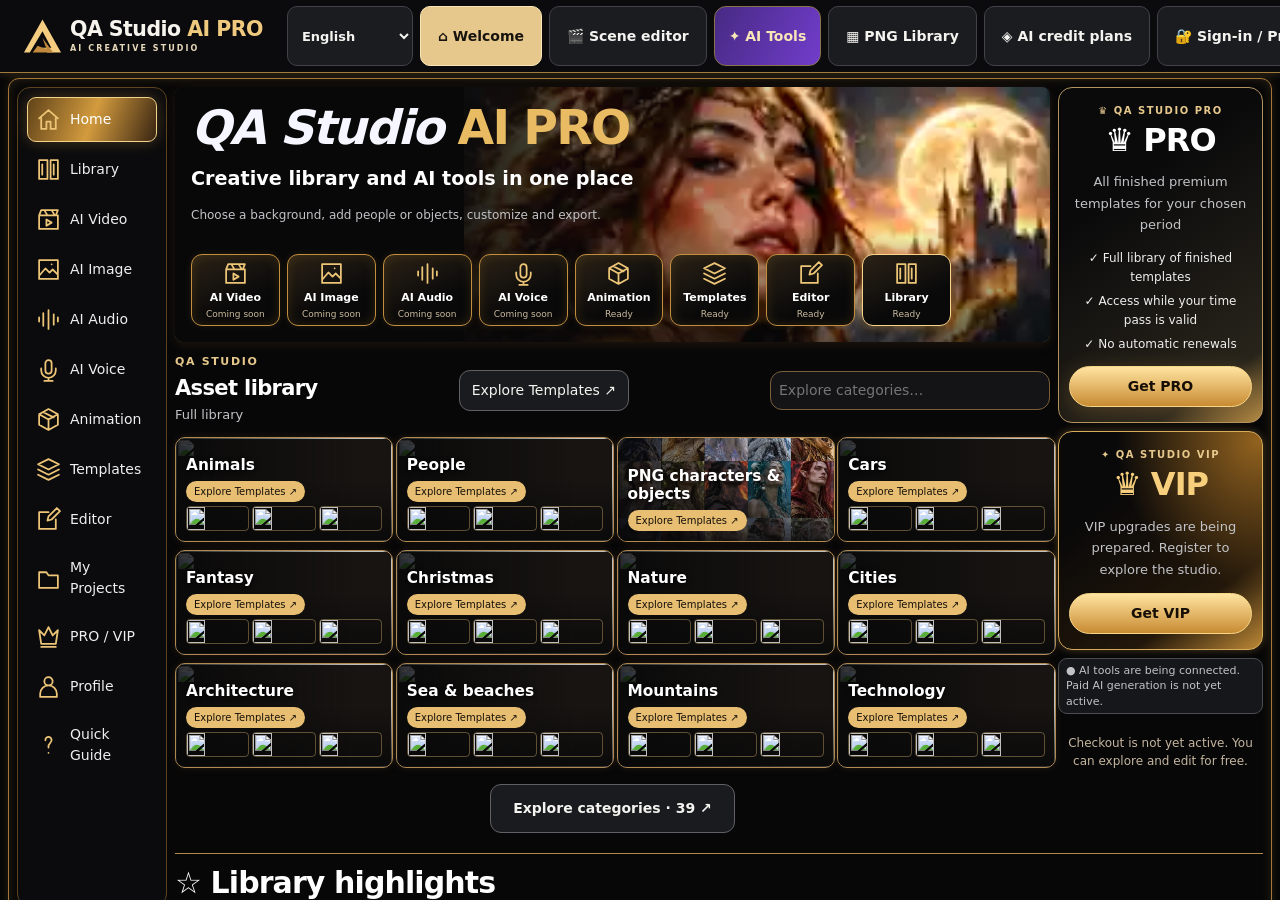
==== commit 6249b524: "Rebuild reference black-gold dashboard for desktop and mobile, preserve editor and account routes" ====
--- a/beta/index.html
+++ b/beta/index.html
@@ -1 +1 @@
-<!doctype html><html lang="cs"><head><meta charset="utf-8"><meta name="viewport" content="width=device-width,initial-scale=1"><title>QA Studio AI PRO</title><link rel="stylesheet" href="../qa-design.css?v=20261125-dashboard8"></head><body><p>QA Studio AI PRO — aktualizovaná verze</p><a href="../?v=20261125-dashboard8">Otevřít studio</a><script>const target=new URL('../',location.href);for(const [k,v] of new URLSearchParams(location.search))target.searchParams.set(k,v);target.searchParams.set('v','20261125-dashboard8');target.hash=location.hash;location.replace(target.href);</script></body></html>+<!doctype html><html lang="cs"><head><meta charset="utf-8"><meta name="viewport" content="width=device-width,initial-scale=1"><title>QA Studio AI PRO</title><link rel="stylesheet" href="../qa-design.css?v=20261125-reference9"></head><body><p>QA Studio AI PRO — aktualizovaná verze</p><a href="../?v=20261125-reference9">Otevřít studio</a><script>const target=new URL('../',location.href);for(const [k,v] of new URLSearchParams(location.search))target.searchParams.set(k,v);target.searchParams.set('v','20261125-reference9');target.hash=location.hash;location.replace(target.href);</script></body></html>
--- a/qa-design.css
+++ b/qa-design.css
@@ -264,3 +264,100 @@
  #qaWelcome.qaReferenceHome .qaShowcaseCard small{font-size:9px!important;padding:2px 5px!important}
  #qaWelcome.qaReferenceHome .qaCardPreviews{display:none}
 }
+
+/* Reference v9: actual responsive controls over a black and champagne-gold interface. */
+html body.qaModernShell{background:#070708!important;color:#f7f4ed!important}
+body.qaModernShell>.wrap{box-sizing:border-box}
+body.qaModernShell .nav{min-height:54px;box-shadow:0 2px 8px #c6954a33;gap:7px!important}
+body.qaModernShell .nav #qaTopBrand{display:inline-flex!important;align-items:center;gap:8px;text-align:left;font-size:clamp(16px,1.6vw,24px)!important;line-height:1.05}
+#qaTopBrand svg{width:39px;height:36px;flex:none}
+#qaTopBrand span{color:#f7f4ee}
+#qaTopBrand small{display:block;color:#e8d9bb;font-size:8px;letter-spacing:.26em;margin-top:4px}
+body.qaModernShell .nav #qaJoinNav{background:linear-gradient(#ffedbb,#ce963d)!important;color:#170f05!important;box-shadow:0 0 12px #eab75130!important}
+#qaWelcome.qaReferenceHome.qlaLandingActive{padding:5px 8px 70px!important;width:100%!important;box-sizing:border-box}
+#qaWelcome .qaHomeShell{grid-template-columns:150px minmax(0,1fr) 205px;gap:8px;border:1px solid #a57636;border-radius:11px;padding:8px;box-shadow:inset 0 0 12px #e9bd5725,0 0 10px #e9bd5720}
+#qaWelcome .qaHomeSidebar{grid-column:1;grid-row:1/4;min-height:calc(100vh - 80px);border-color:#5c431f;top:64px}
+#qaWelcome .qaHomeCenter{grid-column:2;grid-row:1}
+#qaWelcome .qaHomeRail{grid-column:3;grid-row:1;gap:8px}
+#qaWelcome .qaHomeFeatured{grid-column:2/4;grid-row:2;margin-top:0}
+#qaWelcome .qaHomeExtras{grid-column:2/4;grid-row:3;color:#dfc38c}
+#qaWelcome .qaHomeExtras summary{cursor:pointer;padding:12px;background:#171411;border:1px solid #735b37;border-radius:9px}
+#qaWelcome .qaHomeIcon svg,.qaMobileDock svg{display:block;width:25px;height:25px}
+#qaWelcome.qaReferenceHome .qlaHero{min-height:255px!important;border:0!important;border-radius:8px!important;background:#080809!important;box-shadow:inset 0 -1px #a47c42,0 3px 12px #8d5c252b!important}
+#qaWelcome.qaReferenceHome .qlaHeroArt{width:67%!important;height:100%!important;object-position:65% center!important;filter:saturate(1.1)!important}
+#qaWelcome.qaReferenceHome .qlaHero::before{background:linear-gradient(90deg,#080809 0%,#080809 27%,#080809cc 40%,#08080900 74%),linear-gradient(0deg,#080809a8,transparent 45%)!important}
+#qaWelcome.qaReferenceHome .qlaHeroContent{justify-content:space-between!important;padding:16px!important}
+#qaWelcome.qaReferenceHome .qlaHero h1{font-size:clamp(28px,3.7vw,55px)!important;letter-spacing:-.035em!important;font-weight:850!important;font-style:italic}
+#qaWelcome.qaReferenceHome .qlaHero h1 em{color:#e9bc64!important}
+#qaWelcome.qaReferenceHome .qlaKicker{display:none}
+#qaWelcome.qaReferenceHome .qlaLead{color:#fff!important;max-width:55%;font-size:clamp(14px,1.5vw,22px)!important}
+#qaWelcome.qaReferenceHome .qlaSublead{max-width:50%;font-size:12px}
+#qaWelcome.qaReferenceHome .qlaToolGrid{max-width:760px;gap:7px!important;margin:12px 0 0!important}
+#qaWelcome .qaHomeTool{min-height:68px;background:linear-gradient(155deg,#2b2216,#09090a 65%);border:1px solid #ad803d!important;box-shadow:inset 0 0 12px #b982242e,0 0 7px #dba94d20!important}
+#qaWelcome .qaHomeTool:last-child{border-color:#f9d58b!important;box-shadow:0 0 12px #e6ac4c70!important}
+#qaWelcome .qaHomeTool strong{font-size:11px}
+#qaWelcome .qaToolStatus{font-size:9px;line-height:1}
+#qaWelcome .qaHomeRail .qlaConversionCard{min-width:0;text-align:center;border:1px solid #b39460!important;background:linear-gradient(145deg,#0a0a0b 30%,#28241b 85%,#b88d45)!important;padding:15px 10px!important}
+#qaWelcome .qaHomeRail .qlaVip{background:radial-gradient(ellipse at 98% 4%,#92621f,transparent 50%),linear-gradient(145deg,#0a0909 30%,#22170a 75%,#bd8836)!important;box-shadow:0 0 9px #d7a44b50!important}
+#qaWelcome .qaHomeRail .qlaConversionCard h2{font-size:32px!important;line-height:1.1;color:#fff!important}
+#qaWelcome .qaHomeRail .qlaVip h2{color:#f8d07d!important}
+#qaWelcome .qaHomeRail .qlaConversionCard button{border:1px solid #f8d688!important;min-height:36px}
+#qaWelcome .qaHomeRail .qlaLive{margin:0!important;width:auto!important;font-size:11px!important;line-height:1.4}
+#qaWelcome.qaReferenceHome .qaShowcaseCard{isolation:isolate;display:flex;align-items:flex-start;justify-content:flex-end;overflow:hidden;min-height:105px!important;aspect-ratio:2.08!important;border:1px solid #b08a50!important;background:#171411!important}
+#qaWelcome.qaReferenceHome .qaShowcaseCard[hidden]{display:none!important}
+#qaWelcome.qaReferenceHome .qaShowcaseCard>img{object-position:center;filter:saturate(1.12)}
+#qaWelcome.qaReferenceHome .qaShowcaseCard::before{background:linear-gradient(90deg,#080809d9,transparent 84%),linear-gradient(0deg,#080809c9,transparent 60%)}
+#qaWelcome.qaReferenceHome .qaShowcaseCard strong{font-size:clamp(12px,1.2vw,17px);text-shadow:0 1px 5px #000}
+#qaWelcome .qaCardPreviews{height:25px;gap:3px}
+#qaWelcome .qaCardPreviews img{flex:1;min-width:0}
+#qaWelcome .qaHomeStrip button{flex:0 0 100px}
+#qaWelcome .qaHomeStrip img{height:68px}
+body>.qaMobileDock{display:none}
+@media(max-width:1050px) and (min-width:761px){#qaWelcome .qaHomeShell{grid-template-columns:123px minmax(0,1fr) 165px}}
+@media(max-width:760px){
+ body.qaModernShell{padding-bottom:66px!important}
+ body.qaModernShell .nav{min-height:46px;gap:4px!important}
+ body.qaModernShell .nav #qaTopBrand{font-size:15px!important;flex:1 1 0!important;min-width:0}
+ #qaTopBrand svg{width:27px;height:26px}
+ #qaTopBrand small{display:none}
+ #qaWelcome.qaReferenceHome.qlaLandingActive{padding:3px 5px 8px!important}
+ #qaWelcome .qaHomeShell{display:grid;grid-template-columns:minmax(0,1fr);padding:3px;gap:6px;border:0;box-shadow:none}
+ #qaWelcome .qaHomeSidebar{display:none}
+ #qaWelcome .qaHomeCenter{display:contents}
+ #qaWelcome .qaHomeShell>.qlaHero{grid-column:1;grid-row:1}
+ #qaWelcome .qaHomeRail{grid-column:1;grid-row:2;grid-template-columns:1fr 1fr;gap:6px}
+ #qaWelcome .qaHomeShell>#qaCollectionSection{grid-column:1;grid-row:3}
+ #qaWelcome .qaHomeFeatured{grid-column:1;grid-row:4}
+ #qaWelcome .qaHomeExtras{grid-column:1;grid-row:5}
+ #qaWelcome.qaReferenceHome .qlaHero{min-height:0!important;display:block!important}
+ #qaWelcome.qaReferenceHome .qlaHeroArt{width:100%!important;height:clamp(115px,36vw,190px)!important;object-position:center!important}
+ #qaWelcome.qaReferenceHome .qlaHero::before{background:linear-gradient(0deg,#080809 0%,#080809 49%,#08080900 85%)!important}
+ #qaWelcome.qaReferenceHome .qlaHeroContent{margin-top:-14px!important;padding:0 3px 4px!important}
+ #qaWelcome.qaReferenceHome .qlaHero h1{font-size:clamp(22px,6vw,31px)!important;font-style:normal}
+ #qaWelcome.qaReferenceHome .qlaLead{max-width:100%;font-size:12px!important}
+ #qaWelcome.qaReferenceHome .qlaToolGrid{grid-template-columns:repeat(4,minmax(0,1fr))!important;gap:5px!important;margin:6px 0 0!important}
+ #qaWelcome .qaHomeTool{min-height:54px!important;padding:4px 2px!important}
+ #qaWelcome .qaHomeTool .qaHomeIcon svg{width:21px;height:21px}
+ #qaWelcome .qaHomeTool strong{font-size:10px!important}
+ #qaWelcome .qaToolStatus{font-size:8px!important}
+ #qaWelcome .qaHomeRail .qlaConversionCard{padding:6px 5px!important}
+ #qaWelcome .qaHomeRail .qlaConversionCard h2{font-size:22px!important;margin:0!important}
+ #qaWelcome .qaHomeRail .qlaConversionCard p{min-height:0!important;font-size:10px!important}
+ #qaWelcome .qaHomeRail .qlaConversionCard button{min-height:30px;font-size:11px!important}
+ #qaWelcome .qaHomeRail .qlaVip{background:linear-gradient(150deg,#ffe6a1,#c59032)!important;color:#1c1307!important}
+ #qaWelcome .qaHomeRail .qlaVip :is(h2,p){color:#1b1108!important}
+ #qaWelcome .qaHomeRail .qlaLive,#qaWelcome .qaHomeRailNotice{grid-column:1/-1;font-size:9px!important;text-align:center}
+ #qaWelcome.qaReferenceHome .qaShowcase{grid-template-columns:repeat(2,minmax(0,1fr))!important;gap:5px!important}
+ #qaWelcome.qaReferenceHome .qaShowcaseCard{min-height:57px!important;aspect-ratio:2.6!important;padding:5px!important}
+ #qaWelcome.qaReferenceHome .qaShowcaseCard strong{font-size:12px!important}
+ #qaWelcome.qaReferenceHome .qaShowcaseCard small{font-size:9px!important}
+ #qaWelcome.qaReferenceHome .qlaHeader{gap:4px}
+ #qaWelcome.qaReferenceHome .qlaHeader h2{font-size:15px!important}
+ #qaHomeCollectionSearch{max-width:none;flex:1 1 100%;min-height:34px}
+ body>.qaMobileDock{display:grid;grid-template-columns:repeat(5,minmax(0,1fr));position:fixed;bottom:0;left:0;right:0;z-index:1000;background:#09090bf7;border-top:1px solid #b68c47;padding:4px 5px max(4px,env(safe-area-inset-bottom));box-shadow:0 -3px 14px #0009}
+ body>.qaMobileDock button{border:0;background:transparent;color:#f4dfb7;display:flex;flex-direction:column;align-items:center;justify-content:center;gap:3px;min-height:49px;font-size:10px}
+ body>.qaMobileDock button[data-go=editor] .qaHomeIcon{background:linear-gradient(#ffe5a0,#b77c2c);color:#171004;border-radius:50%;padding:6px}
+ body>.qaMobileDock button[data-go=editor] svg{width:20px;height:20px}
+ body>.qaMobileDock small{font-size:9px}
+}
+@media(prefers-reduced-motion:reduce){#qaWelcome *,body>.qaMobileDock *{scroll-behavior:auto!important;animation:none!important;transition:none!important}}
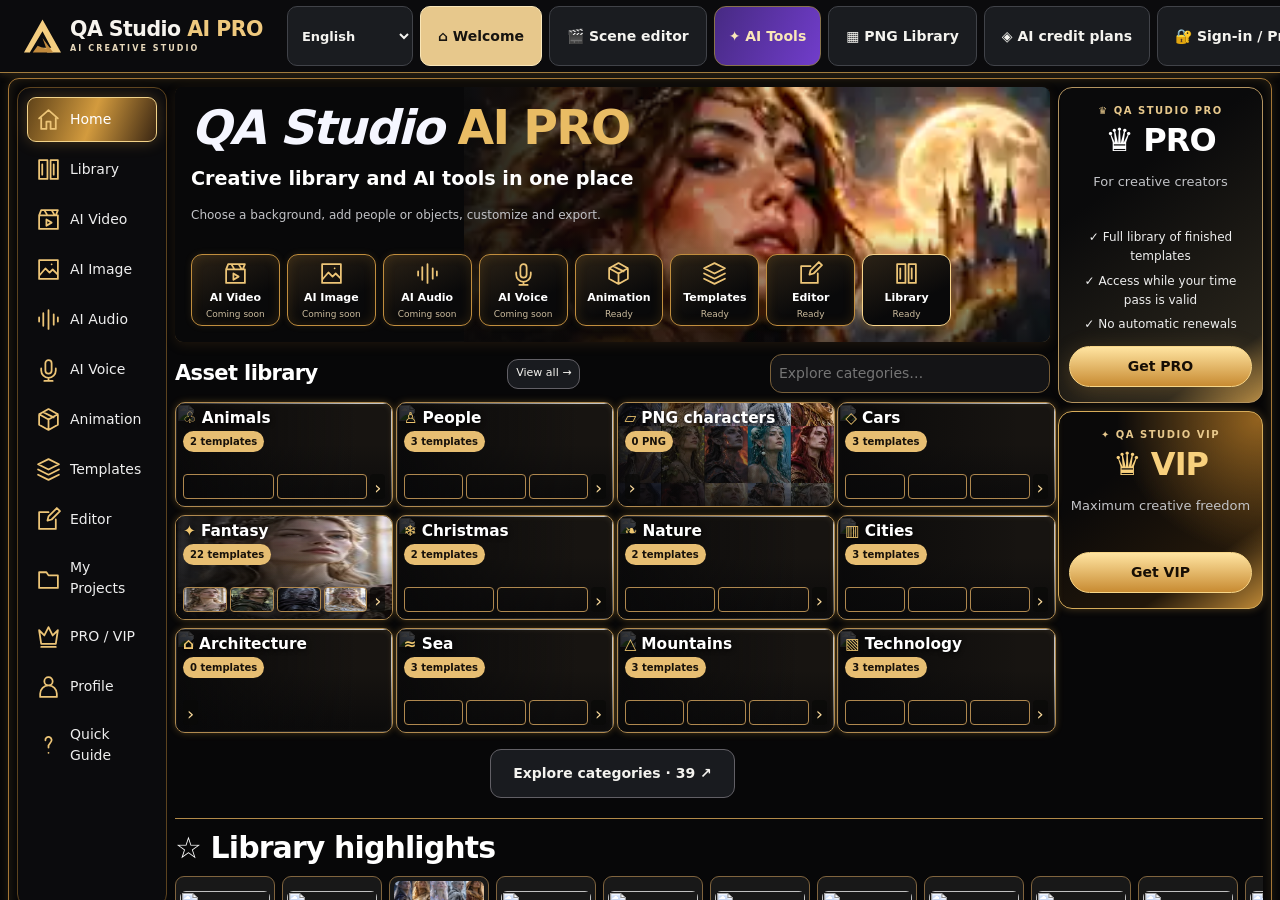
==== commit f65931f9: "Release finish10 dashboard assets and refresh PWA cache" ====
--- a/beta/index.html
+++ b/beta/index.html
@@ -1 +1 @@
-<!doctype html><html lang="cs"><head><meta charset="utf-8"><meta name="viewport" content="width=device-width,initial-scale=1"><title>QA Studio AI PRO</title><link rel="stylesheet" href="../qa-design.css?v=20261125-reference9"></head><body><p>QA Studio AI PRO — aktualizovaná verze</p><a href="../?v=20261125-reference9">Otevřít studio</a><script>const target=new URL('../',location.href);for(const [k,v] of new URLSearchParams(location.search))target.searchParams.set(k,v);target.searchParams.set('v','20261125-reference9');target.hash=location.hash;location.replace(target.href);</script></body></html>+<!doctype html><html lang="cs"><head><meta charset="utf-8"><meta name="viewport" content="width=device-width,initial-scale=1"><title>QA Studio AI PRO</title><link rel="stylesheet" href="../qa-design.css?v=20261125-finish10"></head><body><p>QA Studio AI PRO — aktualizovaná verze</p><a href="../?v=20261125-finish10">Otevřít studio</a><script>const target=new URL('../',location.href);for(const [k,v] of new URLSearchParams(location.search))target.searchParams.set(k,v);target.searchParams.set('v','20261125-finish10');target.hash=location.hash;location.replace(target.href);</script></body></html>
--- a/qa-design.css
+++ b/qa-design.css
@@ -361,3 +361,54 @@
  body>.qaMobileDock small{font-size:9px}
 }
 @media(prefers-reduced-motion:reduce){#qaWelcome *,body>.qaMobileDock *{scroll-behavior:auto!important;animation:none!important;transition:none!important}}
+
+/* Finish compact dashboard and real asset previews. */
+#qaWelcome .qaCategorySymbol{color:#efc66f;margin-right:5px}
+#qaWelcome .qaPreviewImage{display:block;background-size:cover;background-position:center;min-width:0;border-radius:4px}
+#qaWelcome .qaCardPreviews .qaPreviewImage{flex:1;border:1px solid #af884f}
+#qaWelcome .qaCategoryArrow{display:grid;place-items:center;color:#f9d99b;background:#0a0908b0;border-radius:4px;font-size:18px;flex:0 0 15px}
+#qaWelcome .qaCategoryCover{position:absolute;inset:0;z-index:-2}
+#qaWelcome.qaReferenceHome .qaShowcaseCard{justify-content:flex-start!important;gap:3px;padding:7px!important;box-shadow:0 0 7px #ce9b3c50,inset 0 0 6px #ffde9e20!important}
+#qaWelcome.qaReferenceHome .qaShowcaseCard strong{font-weight:750;line-height:1.15}
+#qaWelcome.qaReferenceHome .qaShowcaseCard small{margin:0!important;padding:3px 7px!important;font-weight:700}
+#qaWelcome .qaCardPreviews{margin-top:auto!important}
+#qaWelcome .qaSearchToggle{display:none}
+#qaWelcome #qaCollectionSection .qlaHeader p,#qaWelcome #qaCollectionSection .qlaMini{display:none}
+#qaWelcome #qaCollectionSection .qlaHeader h2{margin:0!important}
+#qaWelcome #qaCollectionSection .qlaHeader .qlaMiniLink{font-size:11px!important;padding:5px 8px!important;min-height:30px!important}
+#qaGalleryPanel .qagCard{border-color:#ac854a!important;background:#15110d!important}
+#qaGalleryPanel .qagChip.selected{background:#e2b566!important;color:#120d07!important}
+#qaSceneLib.qaFullPhotoLibrary #qslCategories button{border-color:#775832!important}
+#qaSceneLib .qsl-card{box-shadow:0 0 6px #a77a3020}
+@media(max-width:760px){
+ body.qaModernShell .nav{min-height:38px!important;padding:3px 5px!important}
+ body.qaModernShell .nav #qaMobileMenu,body.qaModernShell .nav #qaTopBrand{min-height:32px!important}
+ body.qaModernShell .nav #qaLanguagePicker{min-height:30px!important}
+ #qaWelcome.qaReferenceHome .qlaHeroArt{height:clamp(92px,27vw,140px)!important}
+ #qaWelcome.qaReferenceHome .qlaHero h1{font-size:clamp(21px,5.8vw,29px)!important}
+ #qaWelcome.qaReferenceHome .qlaHeroContent{padding:0 2px 3px!important}
+ #qaWelcome.qaReferenceHome .qlaLead{font-size:11px!important;line-height:1.2!important}
+ #qaWelcome .qaHomeTool{min-height:47px!important;gap:2px!important}
+ #qaWelcome .qaHomeTool .qaHomeIcon svg{width:18px;height:18px}
+ #qaWelcome .qaHomeTool strong{font-size:10px!important}
+ #qaWelcome .qaHomeRail .qlaConversionCard{margin:0!important;padding:5px!important}
+ #qaWelcome .qaHomeRail .qlaConversionCard h2{font-size:20px!important}
+ #qaWelcome .qaHomeRail .qlaConversionCard p{font-size:10px!important;line-height:1.1!important;margin:2px 0!important}
+ #qaWelcome .qaHomeRail .qlaConversionCard button{min-height:24px!important;padding:3px!important;font-size:10px!important}
+ #qaWelcome #qaCollectionSection .qlaHeader{display:flex;align-items:center;flex-wrap:wrap;margin-bottom:4px!important;gap:4px!important}
+ #qaWelcome #qaCollectionSection .qlaHeader>div{flex:1}
+ #qaWelcome #qaCollectionSection .qlaHeader h2{font-size:15px!important}
+ #qaWelcome .qaSearchToggle{display:inline-flex;align-items:center;justify-content:center;border:1px solid #9e773d;background:#17120d;color:#f6d799;border-radius:6px;width:29px;height:29px;font-size:18px}
+ #qaWelcome #qaHomeCollectionSearch{display:none}
+ #qaWelcome .qaSearchExpanded #qaHomeCollectionSearch{display:block;order:5;flex-basis:100%}
+ #qaWelcome.qaReferenceHome .qaShowcaseCard,#qaWelcome.qaReferenceHome .qaShowcaseCard:first-child{min-height:0!important;height:clamp(44px,14vw,65px)!important;aspect-ratio:auto!important;justify-content:center!important;align-items:flex-start!important;padding:4px 4px 4px 42%!important;gap:2px!important}
+ #qaWelcome.qaReferenceHome .qaShowcaseCard>img,#qaWelcome .qaCategoryCover{width:45%!important;height:100%!important;left:0!important;right:auto!important;object-fit:cover}
+ #qaWelcome.qaReferenceHome .qaShowcaseCard::before{background:linear-gradient(90deg,transparent 17%,#0b0b0c40 35%,#0b0b0cf2 52%,#0b0b0c 100%)!important}
+ #qaWelcome.qaReferenceHome .qaShowcaseCard strong{font-size:11px!important;line-height:1.1!important}
+ #qaWelcome .qaCategorySymbol{display:none}
+ #qaWelcome.qaReferenceHome .qaShowcaseCard small{font-size:9px!important;padding:0!important;background:transparent!important;color:#f3d69d!important}
+ #qaWelcome .qaCardPreviews{display:none!important}
+ #qaWelcome #qaAllCollections{min-height:34px!important;font-size:12px!important;padding:6px 10px!important;margin:6px auto!important}
+ #qaWelcome .qaHomeFeatured h2{font-size:15px!important;margin:4px 0}
+ body>.qaMobileDock button{min-height:43px}
+}
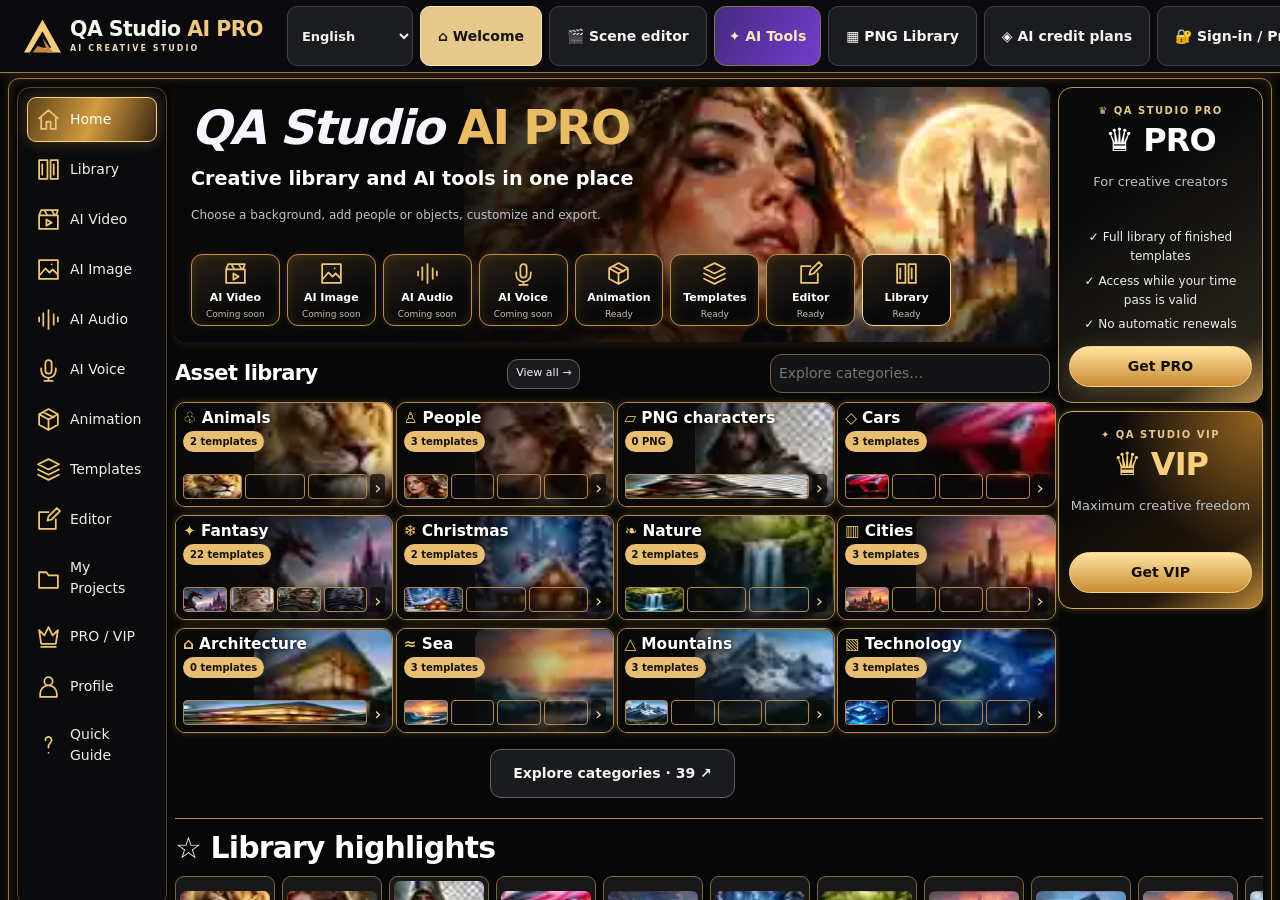
==== commit b2bc7a0b: "Use twelve exact approved reference image crops on category covers and galleries" ====
--- a/beta/index.html
+++ b/beta/index.html
@@ -1 +1 @@
-<!doctype html><html lang="cs"><head><meta charset="utf-8"><meta name="viewport" content="width=device-width,initial-scale=1"><title>QA Studio AI PRO</title><link rel="stylesheet" href="../qa-design.css?v=20261125-finish10"></head><body><p>QA Studio AI PRO — aktualizovaná verze</p><a href="../?v=20261125-finish10">Otevřít studio</a><script>const target=new URL('../',location.href);for(const [k,v] of new URLSearchParams(location.search))target.searchParams.set(k,v);target.searchParams.set('v','20261125-finish10');target.hash=location.hash;location.replace(target.href);</script></body></html>+<!doctype html><html lang="cs"><head><meta charset="utf-8"><meta name="viewport" content="width=device-width,initial-scale=1"><title>QA Studio AI PRO</title><link rel="stylesheet" href="../qa-design.css?v=20261125-artwork11"></head><body><p>QA Studio AI PRO — aktualizovaná verze</p><a href="../?v=20261125-artwork11">Otevřít studio</a><script>const target=new URL('../',location.href);for(const [k,v] of new URLSearchParams(location.search))target.searchParams.set(k,v);target.searchParams.set('v','20261125-artwork11');target.hash=location.hash;location.replace(target.href);</script></body></html>
--- a/qa-design.css
+++ b/qa-design.css
@@ -412,3 +412,12 @@
  #qaWelcome .qaHomeFeatured h2{font-size:15px!important;margin:4px 0}
  body>.qaMobileDock button{min-height:43px}
 }
+
+/* Artwork cut from the approved visual reference. Covers are visual previews, not native 4K assets. */
+.qaReferenceArtwork{display:block;background-image:url('./assets/qa-reference-covers.webp');background-size:400% 300%!important;background-repeat:no-repeat!important}
+#qaWelcome .qaExactCategoryCover{position:absolute;inset:0 0 0 auto;width:64%;height:100%;z-index:-2;border-radius:inherit}
+#qaWelcome.qaReferenceHome .qaShowcaseCard:has(.qaExactCategoryCover)::before{background:linear-gradient(90deg,#0a0909 5%,#0a0909e8 24%,#0a090944 68%,transparent 100%),linear-gradient(0deg,#090909d9,transparent 45%)}
+#qaWelcome .qaCardPreviews .qaReferenceArtwork{flex:1;min-width:0;border:1px solid #a7854f;border-radius:4px}
+#qaWelcome .qaStripReferenceArtwork{width:100%;height:68px;border-radius:6px;margin-bottom:5px}
+.qaGalleryReferenceArtwork{float:right;width:clamp(76px,18vw,136px);aspect-ratio:4/3;margin:0 0 8px 10px;border:1px solid #b88c43;border-radius:9px;box-shadow:0 0 10px #c8933a33}
+@media(max-width:760px){#qaWelcome .qaExactCategoryCover{inset:0 auto 0 0!important;width:45%!important;height:100%!important}#qaWelcome.qaReferenceHome .qaShowcaseCard:has(.qaExactCategoryCover)::before{background:linear-gradient(90deg,transparent 16%,#09090944 34%,#090909ee 48%,#090909 100%)!important}}
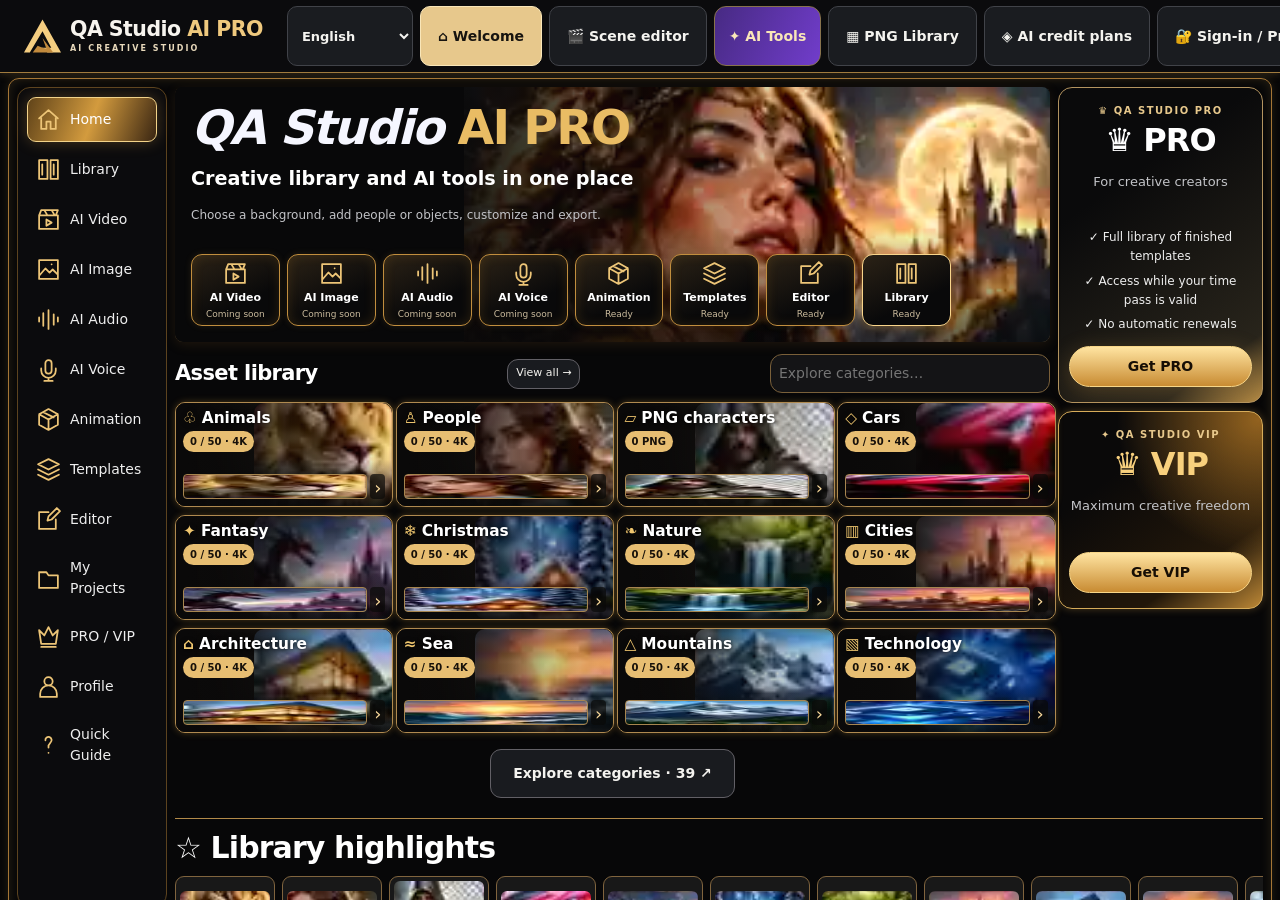
==== commit 2e323374: "Release 4K12 original preview, verified dimension target and cache update" ====
--- a/beta/index.html
+++ b/beta/index.html
@@ -1 +1 @@
-<!doctype html><html lang="cs"><head><meta charset="utf-8"><meta name="viewport" content="width=device-width,initial-scale=1"><title>QA Studio AI PRO</title><link rel="stylesheet" href="../qa-design.css?v=20261125-artwork11"></head><body><p>QA Studio AI PRO — aktualizovaná verze</p><a href="../?v=20261125-artwork11">Otevřít studio</a><script>const target=new URL('../',location.href);for(const [k,v] of new URLSearchParams(location.search))target.searchParams.set(k,v);target.searchParams.set('v','20261125-artwork11');target.hash=location.hash;location.replace(target.href);</script></body></html>+<!doctype html><html lang="cs"><head><meta charset="utf-8"><meta name="viewport" content="width=device-width,initial-scale=1"><title>QA Studio AI PRO</title><link rel="stylesheet" href="../qa-design.css?v=20261125-4k12"></head><body><p>QA Studio AI PRO — aktualizovaná verze</p><a href="../?v=20261125-4k12">Otevřít studio</a><script>const target=new URL('../',location.href);for(const [k,v] of new URLSearchParams(location.search))target.searchParams.set(k,v);target.searchParams.set('v','20261125-4k12');target.hash=location.hash;location.replace(target.href);</script></body></html>
--- a/qa-design.css
+++ b/qa-design.css
@@ -421,3 +421,15 @@
 #qaWelcome .qaStripReferenceArtwork{width:100%;height:68px;border-radius:6px;margin-bottom:5px}
 .qaGalleryReferenceArtwork{float:right;width:clamp(76px,18vw,136px);aspect-ratio:4/3;margin:0 0 8px 10px;border:1px solid #b88c43;border-radius:9px;box-shadow:0 0 10px #c8933a33}
 @media(max-width:760px){#qaWelcome .qaExactCategoryCover{inset:0 auto 0 0!important;width:45%!important;height:100%!important}#qaWelcome.qaReferenceHome .qaShowcaseCard:has(.qaExactCategoryCover)::before{background:linear-gradient(90deg,transparent 16%,#09090944 34%,#090909ee 48%,#090909 100%)!important}}
+
+/* Original-image lightbox: decode one full-resolution source at a time. */
+.qa4KPreview{color:#fff;background:#11100e;border:1px solid #e0b56d;border-radius:12px;padding:10px;max-width:min(94vw,1500px);max-height:92dvh;width:fit-content;overflow:auto;box-shadow:0 0 26px #9a703c66}
+.qa4KPreview::backdrop{background:#000d}
+.qa4KPreview>div{position:sticky;top:0;display:flex;justify-content:space-between;align-items:center;gap:15px;background:#11100e;padding:4px;z-index:1}
+.qa4KPreview button{border:1px solid #b88c43;background:#201b13;color:#f4d395;border-radius:8px;min-width:40px;min-height:40px;font-size:24px}
+.qa4KPreview img{display:block;max-width:100%;max-height:76dvh;object-fit:contain;width:auto;height:auto;margin:auto}
+.qa4KPreview p{font-size:12px;color:#ddc394}
+#qaSceneLib .qaPhotoTile{min-width:0;display:flex;flex-direction:column;gap:4px}
+#qaSceneLib .qaPhotoTile>.qsl-card{width:100%;flex:1}
+#qaSceneLib .qa4KMark{display:block;font-size:10px;color:#e3c17e;padding-top:3px}
+#qaSceneLib .qa4KOpen{padding:6px!important;font-size:11px!important}
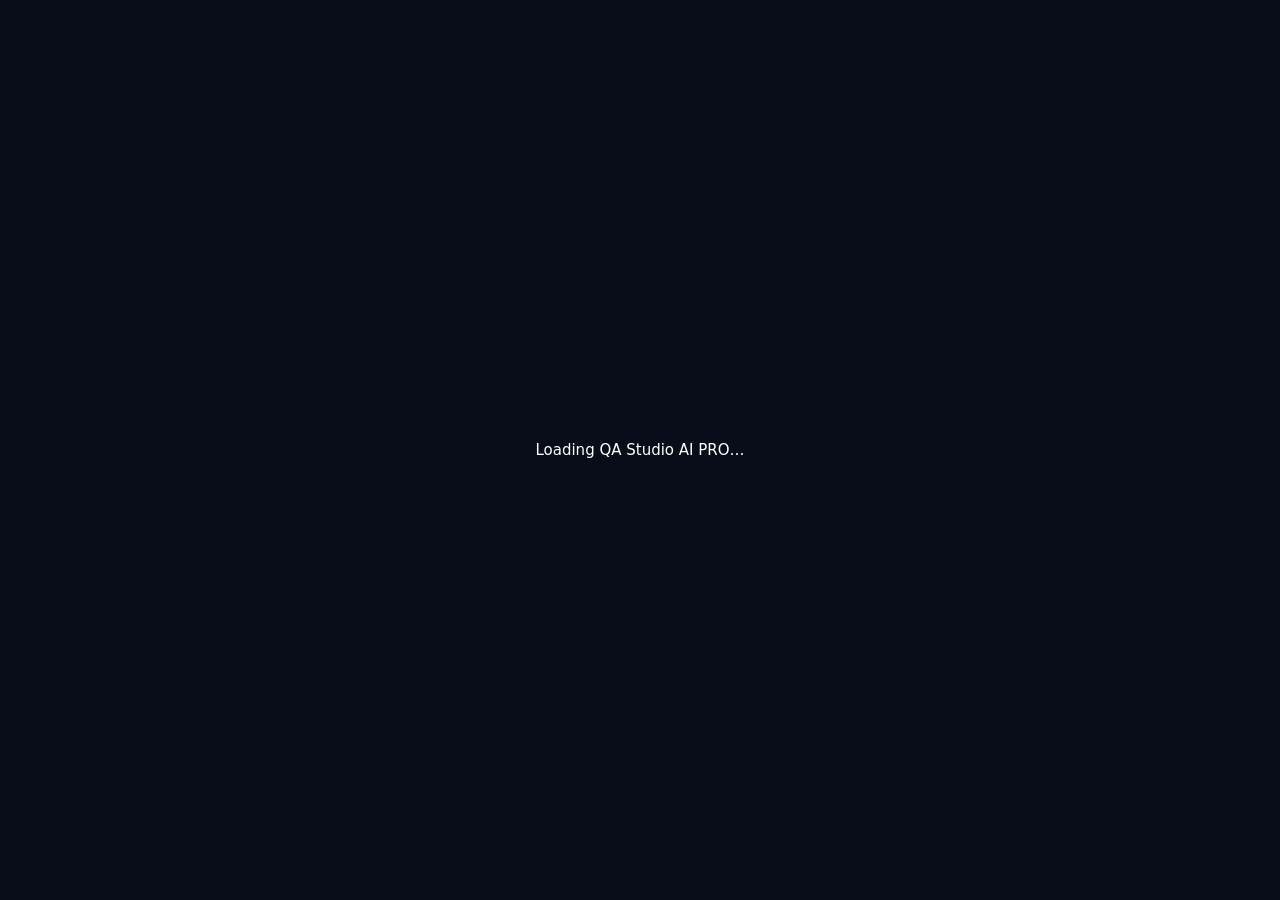
==== commit 280cc9c3: "Reset built-in template galleries; keep backgrounds and user imports" ====
--- a/beta/index.html
+++ b/beta/index.html
@@ -1 +1 @@
-<!doctype html><html lang="cs"><head><meta charset="utf-8"><meta name="viewport" content="width=device-width,initial-scale=1"><title>QA Studio AI PRO</title><link rel="stylesheet" href="../qa-design.css?v=20261125-4k12"></head><body><p>QA Studio AI PRO — aktualizovaná verze</p><a href="../?v=20261125-4k12">Otevřít studio</a><script>const target=new URL('../',location.href);for(const [k,v] of new URLSearchParams(location.search))target.searchParams.set(k,v);target.searchParams.set('v','20261125-4k12');target.hash=location.hash;location.replace(target.href);</script></body></html>+<!doctype html><html lang="cs"><head><meta charset="utf-8"><meta name="viewport" content="width=device-width,initial-scale=1"><title>QA Studio AI PRO</title><link rel="stylesheet" href="../qa-design.css?v=20261125-clean13"></head><body><p>QA Studio AI PRO — aktualizovaná verze</p><a href="../?v=20261125-clean13">Otevřít studio</a><script>const target=new URL('../',location.href);for(const [k,v] of new URLSearchParams(location.search))target.searchParams.set(k,v);target.searchParams.set('v','20261125-clean13');target.hash=location.hash;location.replace(target.href);</script></body></html>
--- a/qa-design.css
+++ b/qa-design.css
@@ -414,7 +414,7 @@
 }
 
 /* Artwork cut from the approved visual reference. Covers are visual previews, not native 4K assets. */
-.qaReferenceArtwork{display:block;background-image:url('./assets/qa-reference-covers.webp');background-size:400% 300%!important;background-repeat:no-repeat!important}
+.qaReferenceArtwork{display:block;background-size:400% 300%!important;background-repeat:no-repeat!important}
 #qaWelcome .qaExactCategoryCover{position:absolute;inset:0 0 0 auto;width:64%;height:100%;z-index:-2;border-radius:inherit}
 #qaWelcome.qaReferenceHome .qaShowcaseCard:has(.qaExactCategoryCover)::before{background:linear-gradient(90deg,#0a0909 5%,#0a0909e8 24%,#0a090944 68%,transparent 100%),linear-gradient(0deg,#090909d9,transparent 45%)}
 #qaWelcome .qaCardPreviews .qaReferenceArtwork{flex:1;min-width:0;border:1px solid #a7854f;border-radius:4px}
